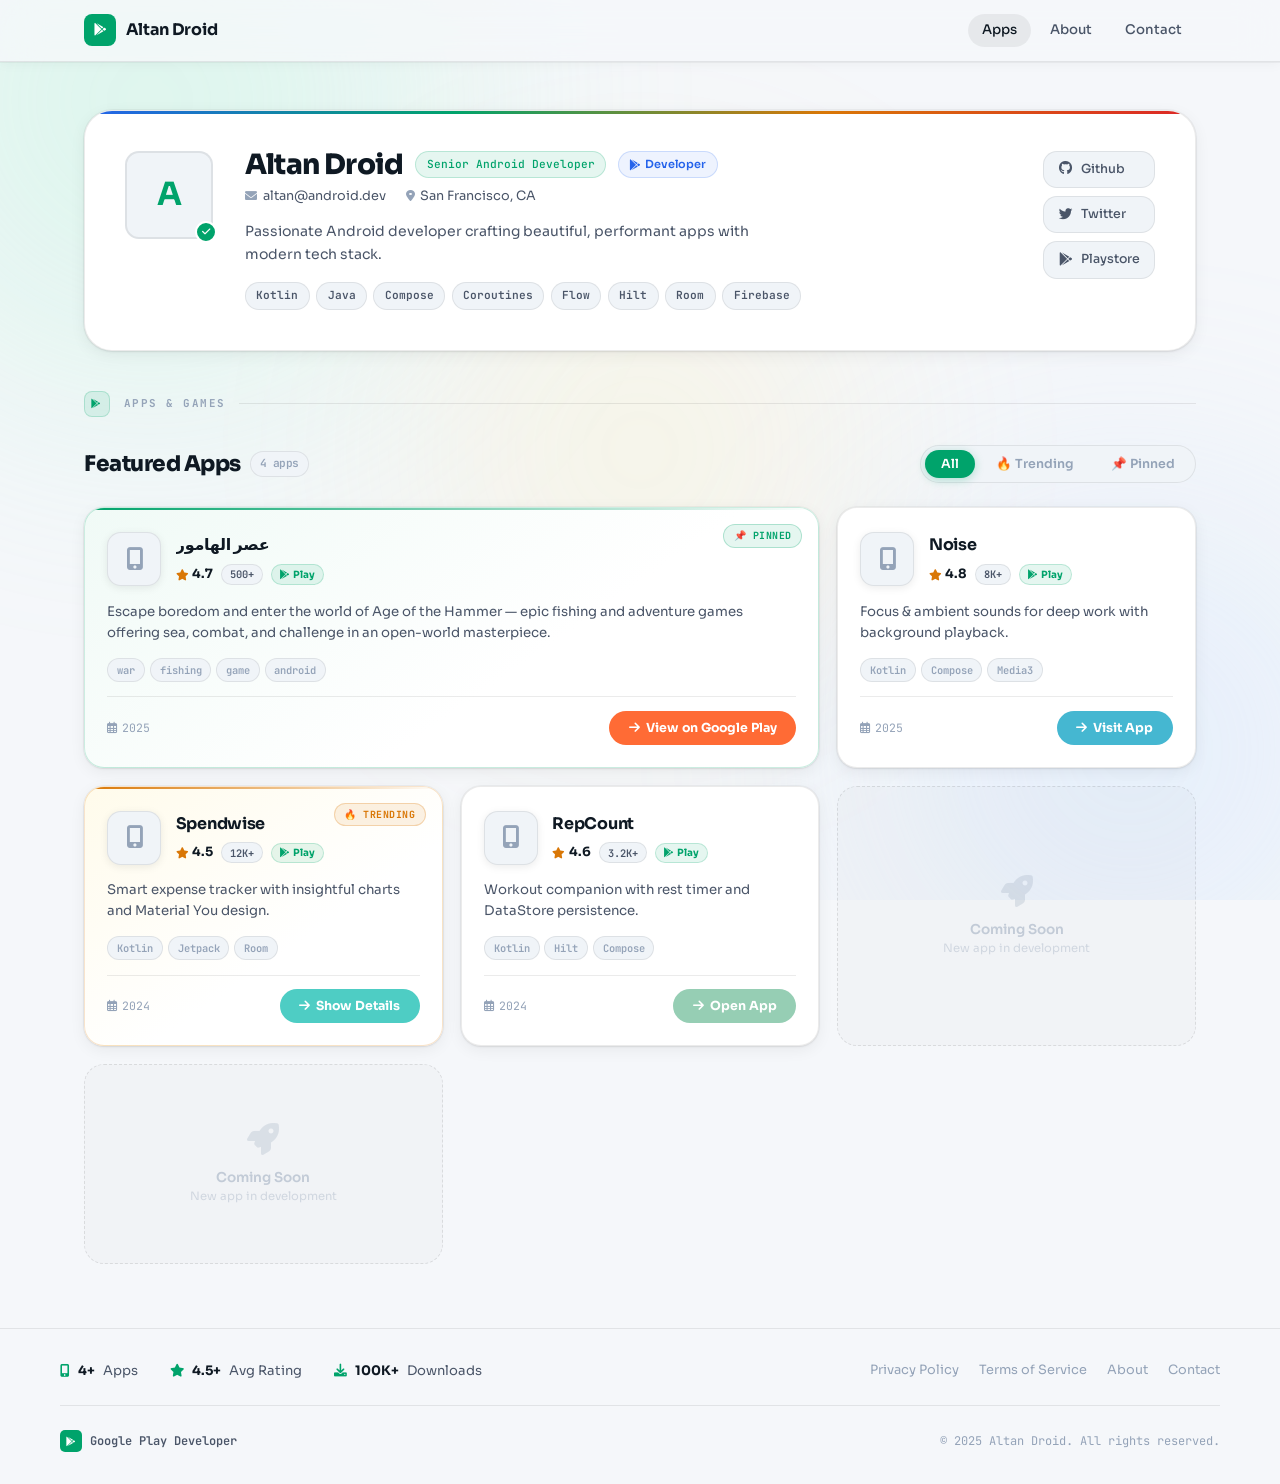
==== index.html @ b5c09418 "Update index.html" ====
<head>
  <meta charset="UTF-8">

  <meta name="viewport"
        content="width=device-width, initial-scale=1.0, maximum-scale=1.0, user-scalable=yes">

  <!-- Primary SEO -->
  <title>زرعة - مجتمع الألعاب | ألعاب وتطبيقات أندرويد</title>

  <meta name="description"
        content="زرعة هو مجتمع ألعاب عربي يجمع اللاعبين، اكتشف ألعاب أندرويد جديدة، تطبيقات مميزة وتجارب ألعاب ممتعة.">

  <meta name="keywords"
        content="زرعة, مجتمع الألعاب, ألعاب أندرويد, العاب عربية, ألعاب موبايل, Android games, mobile games, gaming community">

  <meta name="author" content="Altan Droid">

  <meta name="robots" content="index, follow">

  <link rel="canonical" href="http://www.zar3agames.blog/">


  <!-- Google Search Appearance -->
  <meta name="theme-color" content="#01d78f">

  <meta name="googlebot"
        content="index, follow, max-image-preview:large, max-snippet:-1, max-video-preview:-1">


  <!-- Open Graph (Facebook, Discord, WhatsApp, Telegram) -->
  <meta property="og:type" content="website">

  <meta property="og:title"
        content="زرعة - مجتمع الألعاب | ألعاب أندرويد">

  <meta property="og:description"
        content="اكتشف ألعاب أندرويد جديدة وانضم إلى مجتمع اللاعبين العرب.">

  <meta property="og:url"
        content="http://www.zar3agames.blog/">

  <meta property="og:image"
        content="https://play-lh.googleusercontent.com/pNow08B-tGLjTP5-t552vPSFDWVgnlCKg_xu9DVJ7JqqFkMPwho0TT_nPm5tYp3jNxM=w3840-h2160-rw">

  <meta property="og:image:width" content="1200">
  <meta property="og:image:height" content="630">

  <meta property="og:site_name"
        content="زرعة">


  <!-- Twitter / X Preview -->
  <meta name="twitter:card" content="summary_large_image">

  <meta name="twitter:title"
        content="زرعة - مجتمع الألعاب">

  <meta name="twitter:description"
        content="مجتمع ألعاب عربي لاكتشاف أفضل ألعاب وتطبيقات أندرويد.">

  <meta name="twitter:image"
        content="https://play-lh.googleusercontent.com/pNow08B-tGLjTP5-t552vPSFDWVgnlCKg_xu9DVJ7JqqFkMPwho0TT_nPm5tYp3jNxM=w3840-h2160-rw">


  <!-- Favicon -->
  <link rel="icon"
        href="assets/favicon.png">


  <!-- Performance -->
  <link rel="preconnect" href="https://fonts.googleapis.com">
  <link rel="preconnect" href="https://fonts.gstatic.com" crossorigin>


  <!-- Fonts -->
  <link href="https://fonts.googleapis.com/css2?family=Sora:wght@300;400;500;600;700;800&family=JetBrains+Mono:wght@400;500;600&display=swap"
        rel="stylesheet">


  <!-- Icons -->
  <link rel="stylesheet"
        href="https://cdnjs.cloudflare.com/ajax/libs/font-awesome/6.0.0-beta3/css/all.min.css">


  <!-- CSS -->
  <link rel="stylesheet" href="styles.css">


  <!-- Structured Data Google -->
  <script type="application/ld+json">
  {
    "@context": "https://schema.org",
    "@type": "SoftwareApplication",
    "name": "زرعة",
    "applicationCategory": "GameApplication",
    "operatingSystem": "Android",
    "description": "مجتمع ألعاب عربي لاكتشاف ألعاب أندرويد والتواصل مع اللاعبين.",
    "author": {
      "@type": "Organization",
      "name": "Altan Droid"
    },
    "image": "https://play-lh.googleusercontent.com/pNow08B-tGLjTP5-t552vPSFDWVgnlCKg_xu9DVJ7JqqFkMPwho0TT_nPm5tYp3jNxM=w3840-h2160-rw",
    "url": "http://www.zar3agames.blog/"
  }
  </script>


  <!-- Website Search Schema -->
  <script type="application/ld+json">
  {
    "@context":"https://schema.org",
    "@type":"WebSite",
    "name":"زرعة",
    "url":"http://www.zar3agames.blog/",
    "potentialAction":{
      "@type":"SearchAction",
      "target":"http://www.zar3agames.blog/search?q={search_term_string}",
      "query-input":"required name=search_term_string"
    }
  }
  </script>

</head>

<body>

  <!-- Ambient background -->
  <div class="bg-ambient">
    <div class="orb orb-1"></div>
    <div class="orb orb-2"></div>
    <div class="orb orb-3"></div>
  </div>

  <!-- Top bar -->
  <header class="topbar">
    <div class="topbar-inner">
      <div class="brand">
        <div class="brand-icon"><i class="fab fa-google-play"></i></div>
        <span>Altan Droid</span>
      </div>
      <nav class="topbar-nav">
        <a href="#" class="nav-link active">Apps</a>
        <a href="#" class="nav-link">About</a>
        <a href="#" class="nav-link">Contact</a>
      </nav>
    </div>
  </header>

  <!-- Main -->
  <main class="portfolio" id="portfolioContainer"></main>

  <!-- Footer -->
  <footer class="footer" id="portfolioFooter"></footer>

  <!-- Modal -->
  <div class="modal-overlay" id="modalOverlay" onclick="closeModal()">
    <div class="modal" onclick="event.stopPropagation()">
      <button class="modal-close" onclick="closeModal()"><i class="fas fa-times"></i></button>
      <div class="modal-body" id="modalBody"></div>
    </div>
  </div>

  <script src="script.js"></script>
</body>
</html>
---- styles.css ----
/* ─── Reset & Tokens ─────────────────────────────────────── */
*, *::before, *::after { margin: 0; padding: 0; box-sizing: border-box; }

:root {
  /* Light Mode Palette — clean paper white with teal accents */
  --bg:          #f5f7fa;
  --bg-card:     #ffffff;
  --bg-card-2:   #f0f4f8;
  --border:      rgba(0,0,0,0.08);
  --border-glow: rgba(0,163,107,0.3);

  --text:        #0f1923;
  --text-2:      #4a5568;
  --text-3:      #94a3b8;

  --green:       #00a36b;
  --green-dim:   rgba(0,163,107,0.1);
  --blue:        #2563eb;
  --yellow:      #d97706;
  --red:         #dc2626;
  --orange:      #ea580c;

  --radius-sm:   8px;
  --radius-md:   14px;
  --radius-lg:   20px;
  --radius-xl:   28px;

  --shadow-card: 0 1px 3px rgba(0,0,0,0.07), 0 4px 16px rgba(0,0,0,0.06), 0 0 0 1px rgba(0,0,0,0.04);
  --shadow-hover: 0 8px 32px rgba(0,0,0,0.12), 0 0 0 1px rgba(0,163,107,0.2);

  --ease: cubic-bezier(0.4,0,0.2,1);
  --ease-spring: cubic-bezier(0.34,1.56,0.64,1);
}

/* ─── Fonts ──────────────────────────────────────────────── */
body {
  font-family: 'Sora', system-ui, sans-serif;
  background: var(--bg);
  color: var(--text);
  line-height: 1.55;
  min-height: 100vh;
  display: flex;
  flex-direction: column;
  overflow-x: hidden;
}

/* ─── Ambient Background ─────────────────────────────────── */
.bg-ambient {
  position: fixed;
  inset: 0;
  pointer-events: none;
  z-index: 0;
  overflow: hidden;
}
.orb {
  position: absolute;
  border-radius: 50%;
  filter: blur(130px);
  opacity: 0.28;
}
.orb-1 { width: 600px; height: 600px; background: #a7f3d0; top: -200px; left: -150px; animation: drift1 20s ease-in-out infinite; }
.orb-2 { width: 500px; height: 500px; background: #bfdbfe; bottom: -100px; right: -100px; animation: drift2 25s ease-in-out infinite; }
.orb-3 { width: 400px; height: 400px; background: #fde68a; top: 50%; left: 50%; transform: translate(-50%,-50%); opacity: 0.18; animation: drift3 30s ease-in-out infinite; }

@keyframes drift1 { 0%,100% { transform: translate(0,0); } 50% { transform: translate(60px,40px); } }
@keyframes drift2 { 0%,100% { transform: translate(0,0); } 50% { transform: translate(-40px,-60px); } }
@keyframes drift3 { 0%,100% { transform: translate(-50%,-50%) scale(1); } 50% { transform: translate(-50%,-50%) scale(1.2); } }

/* ─── Top Bar ────────────────────────────────────────────── */
.topbar {
  position: sticky;
  top: 0;
  z-index: 100;
  background: rgba(245,247,250,0.88);
  backdrop-filter: blur(20px) saturate(180%);
  border-bottom: 1px solid var(--border);
  box-shadow: 0 1px 0 rgba(0,0,0,0.04), 0 2px 12px rgba(0,0,0,0.04);
}
.topbar-inner {
  max-width: 1160px;
  margin: 0 auto;
  padding: 0.85rem 1.5rem;
  display: flex;
  align-items: center;
  justify-content: space-between;
}
.brand {
  display: flex;
  align-items: center;
  gap: 0.6rem;
  font-weight: 700;
  font-size: 1rem;
  letter-spacing: -0.3px;
  color: var(--text);
}
.brand-icon {
  width: 32px;
  height: 32px;
  background: var(--green);
  border-radius: var(--radius-sm);
  display: grid;
  place-items: center;
  color: #ffffff;
  font-size: 0.8rem;
}
.topbar-nav { display: flex; gap: 0.25rem; }
.nav-link {
  text-decoration: none;
  color: var(--text-2);
  font-size: 0.83rem;
  font-weight: 500;
  padding: 0.4rem 0.9rem;
  border-radius: 2rem;
  transition: all 0.2s var(--ease);
}
.nav-link:hover, .nav-link.active {
  background: rgba(0,0,0,0.06);
  color: var(--text);
}

/* ─── Main Container ─────────────────────────────────────── */
.portfolio {
  flex: 1;
  position: relative;
  z-index: 1;
  max-width: 1160px;
  width: 100%;
  margin: 0 auto;
  padding: 3rem 1.5rem 2rem;
}

/* ─── Loading ────────────────────────────────────────────── */
.loading-container {
  display: flex;
  flex-direction: column;
  align-items: center;
  justify-content: center;
  gap: 1.25rem;
  min-height: 50vh;
  color: var(--text-2);
  font-size: 0.9rem;
}
.loading-spinner {
  width: 36px; height: 36px;
  border: 2.5px solid var(--border);
  border-top-color: var(--green);
  border-radius: 50%;
  animation: spin 0.75s linear infinite;
}
@keyframes spin { to { transform: rotate(360deg); } }

/* ─── Error ──────────────────────────────────────────────── */
.error-container {
  text-align: center;
  padding: 3rem;
  color: var(--red);
}

/* ─── Developer Hero ─────────────────────────────────────── */
.developer-section {
  position: relative;
  background: var(--bg-card);
  border: 1px solid var(--border);
  border-radius: var(--radius-xl);
  padding: 2.5rem;
  margin-bottom: 2.5rem;
  display: grid;
  grid-template-columns: auto 1fr auto;
  gap: 2rem;
  align-items: start;
  box-shadow: var(--shadow-card);
  overflow: hidden;
}
.developer-section::before {
  content: '';
  position: absolute;
  top: 0; left: 0; right: 0;
  height: 3px;
  background: linear-gradient(90deg, #2563eb, #00a36b, #d97706, #dc2626);
}

/* Avatar */
.dev-avatar-wrapper {
  position: relative;
  flex-shrink: 0;
}
.dev-avatar {
  width: 88px; height: 88px;
  border-radius: var(--radius-md);
  object-fit: cover;
  display: block;
  border: 2px solid var(--border);
}
.dev-avatar-fallback {
  width: 88px; height: 88px;
  border-radius: var(--radius-md);
  background: var(--bg-card-2);
  display: flex;
  align-items: center;
  justify-content: center;
  font-size: 2rem;
  font-weight: 700;
  color: var(--green);
  border: 2px solid var(--border);
}
.dev-verified {
  position: absolute;
  bottom: -4px; right: -4px;
  background: var(--green);
  color: #fff;
  width: 22px; height: 22px;
  border-radius: 50%;
  display: flex;
  align-items: center;
  justify-content: center;
  font-size: 0.6rem;
  border: 2.5px solid var(--bg-card);
  font-weight: 700;
}

/* Dev Info */
.dev-info-wrapper { min-width: 0; }
.dev-row-1 {
  display: flex;
  align-items: center;
  gap: 0.75rem;
  margin-bottom: 0.5rem;
  flex-wrap: wrap;
}
.dev-name {
  font-size: 1.75rem;
  font-weight: 800;
  letter-spacing: -0.8px;
  line-height: 1;
  color: var(--text);
}
.dev-title-tag {
  font-family: 'JetBrains Mono', monospace;
  font-size: 0.7rem;
  font-weight: 500;
  color: var(--green);
  background: var(--green-dim);
  border: 1px solid rgba(0,163,107,0.2);
  padding: 0.25rem 0.65rem;
  border-radius: 2rem;
  letter-spacing: 0;
}
.dev-badge {
  background: rgba(37,99,235,0.08);
  border: 1px solid rgba(37,99,235,0.18);
  color: var(--blue);
  padding: 0.25rem 0.65rem;
  border-radius: 2rem;
  font-size: 0.7rem;
  font-weight: 600;
  display: flex;
  align-items: center;
  gap: 0.3rem;
}

.dev-row-2 {
  display: flex;
  gap: 1.25rem;
  flex-wrap: wrap;
  margin-bottom: 0.85rem;
}
.meta-item {
  display: flex;
  align-items: center;
  gap: 0.35rem;
  font-size: 0.8rem;
  color: var(--text-2);
}
.meta-item i { font-size: 0.75rem; color: var(--text-3); }

.dev-bio {
  font-size: 0.875rem;
  color: var(--text-2);
  line-height: 1.65;
  margin-bottom: 1rem;
  max-width: 520px;
}

.dev-skills { display: flex; flex-wrap: wrap; gap: 0.4rem; }
.skill-tag {
  background: var(--bg-card-2);
  border: 1px solid var(--border);
  padding: 0.25rem 0.65rem;
  border-radius: 2rem;
  font-size: 0.7rem;
  font-weight: 600;
  color: var(--text-2);
  font-family: 'JetBrains Mono', monospace;
  transition: all 0.18s var(--ease);
  cursor: default;
}
.skill-tag:hover {
  background: var(--green-dim);
  border-color: rgba(0,163,107,0.25);
  color: var(--green);
}

/* Social */
.dev-social {
  display: flex;
  flex-direction: column;
  gap: 0.5rem;
  flex-shrink: 0;
}
.social-link {
  display: flex;
  align-items: center;
  gap: 0.5rem;
  padding: 0.5rem 0.9rem;
  background: var(--bg-card-2);
  border: 1px solid var(--border);
  border-radius: var(--radius-md);
  text-decoration: none;
  color: var(--text-2);
  font-size: 0.78rem;
  font-weight: 500;
  transition: all 0.18s var(--ease);
  white-space: nowrap;
  text-transform: capitalize;
}
.social-link i { width: 14px; text-align: center; font-size: 0.85rem; }
.social-link:hover {
  background: var(--green-dim);
  border-color: rgba(0,163,107,0.25);
  color: var(--green);
  transform: translateX(-2px);
}

/* ─── Section Divider ────────────────────────────────────── */
.section-divider {
  display: flex;
  align-items: center;
  gap: 0.85rem;
  margin-bottom: 1.75rem;
  color: var(--text-3);
  font-size: 0.68rem;
  font-weight: 700;
  text-transform: uppercase;
  letter-spacing: 1.5px;
  font-family: 'JetBrains Mono', monospace;
}
.section-divider::after {
  content: '';
  flex: 1;
  height: 1px;
  background: var(--border);
}
.section-divider .divider-icon {
  width: 26px; height: 26px;
  background: var(--green-dim);
  border: 1px solid rgba(0,163,107,0.2);
  border-radius: var(--radius-sm);
  display: grid;
  place-items: center;
  color: var(--green);
  font-size: 0.6rem;
}

/* ─── Projects Header ────────────────────────────────────── */
.projects-header {
  display: flex;
  align-items: center;
  justify-content: space-between;
  margin-bottom: 1.5rem;
  gap: 1rem;
  flex-wrap: wrap;
}
.projects-title {
  font-size: 1.35rem;
  font-weight: 800;
  letter-spacing: -0.5px;
  display: flex;
  align-items: center;
  gap: 0.6rem;
  color: var(--text);
}
.title-count {
  font-size: 0.7rem;
  font-weight: 600;
  color: var(--text-3);
  background: var(--bg-card-2);
  border: 1px solid var(--border);
  padding: 0.2rem 0.55rem;
  border-radius: 2rem;
  font-family: 'JetBrains Mono', monospace;
}

.filter-buttons {
  display: flex;
  gap: 0.3rem;
  background: var(--bg-card-2);
  border: 1px solid var(--border);
  padding: 0.25rem;
  border-radius: 2rem;
}
.filter-btn {
  padding: 0.4rem 1rem;
  border: none;
  background: transparent;
  border-radius: 2rem;
  font-size: 0.78rem;
  font-weight: 600;
  font-family: 'Sora', sans-serif;
  cursor: pointer;
  color: var(--text-3);
  transition: all 0.2s var(--ease);
}
.filter-btn.active {
  background: var(--green);
  color: #ffffff;
  box-shadow: 0 2px 10px rgba(0,163,107,0.28);
}
.filter-btn:hover:not(.active) { color: var(--text); }

/* ─── Projects Grid ──────────────────────────────────────── */
.projects-grid {
  display: grid;
  grid-template-columns: repeat(3, 1fr);
  gap: 1.1rem;
}

/* ─── Project Card ───────────────────────────────────────── */
.project-card {
  background: var(--bg-card);
  border: 1px solid var(--border);
  border-radius: var(--radius-lg);
  padding: 1.4rem;
  display: flex;
  flex-direction: column;
  gap: 0.9rem;
  transition: all 0.25s var(--ease);
  position: relative;
  overflow: hidden;
  animation: fadeUp 0.5s var(--ease) both;
  box-shadow: var(--shadow-card);
  cursor: default;
}
.project-card::after {
  content: '';
  position: absolute;
  inset: 0;
  border-radius: var(--radius-lg);
  opacity: 0;
  transition: opacity 0.25s;
  background: linear-gradient(135deg, rgba(0,163,107,0.04) 0%, transparent 60%);
  pointer-events: none;
}
.project-card.real:hover {
  border-color: rgba(0,163,107,0.22);
  box-shadow: var(--shadow-hover);
  transform: translateY(-4px);
}
.project-card.real:hover::after { opacity: 1; }

@keyframes fadeUp {
  from { opacity: 0; transform: translateY(24px); }
  to   { opacity: 1; transform: translateY(0); }
}
.project-card:nth-child(1) { animation-delay: 0.05s; }
.project-card:nth-child(2) { animation-delay: 0.12s; }
.project-card:nth-child(3) { animation-delay: 0.19s; }
.project-card:nth-child(4) { animation-delay: 0.26s; }
.project-card:nth-child(5) { animation-delay: 0.33s; }
.project-card:nth-child(6) { animation-delay: 0.40s; }

/* Pinned Card */
.project-card.pinned {
  grid-column: span 2;
  border-color: rgba(0,163,107,0.2);
  background: linear-gradient(145deg, #f0faf6 0%, var(--bg-card) 60%);
}
.project-card.pinned::before {
  content: '';
  position: absolute;
  top: 0; left: 0; right: 0;
  height: 2px;
  background: linear-gradient(90deg, var(--green), transparent);
  border-radius: var(--radius-lg) var(--radius-lg) 0 0;
}

/* Trending Card */
.project-card.trending {
  border-color: rgba(217,119,6,0.2);
  background: linear-gradient(145deg, #fffbeb 0%, var(--bg-card) 60%);
}
.project-card.trending::before {
  content: '';
  position: absolute;
  top: 0; left: 0; right: 0;
  height: 2px;
  background: linear-gradient(90deg, var(--yellow), transparent);
  border-radius: var(--radius-lg) var(--radius-lg) 0 0;
}

/* Badges */
.badges {
  position: absolute;
  top: 1rem; right: 1rem;
  display: flex;
  gap: 0.35rem;
  z-index: 2;
}
.badge {
  padding: 0.2rem 0.6rem;
  border-radius: 2rem;
  font-size: 0.62rem;
  font-weight: 700;
  text-transform: uppercase;
  letter-spacing: 0.5px;
  font-family: 'JetBrains Mono', monospace;
}
.badge.pin {
  background: var(--green-dim);
  color: var(--green);
  border: 1px solid rgba(0,163,107,0.25);
}
.badge.trend {
  background: rgba(217,119,6,0.1);
  color: var(--yellow);
  border: 1px solid rgba(217,119,6,0.25);
}

/* App Header */
.app-header {
  display: flex;
  align-items: center;
  gap: 0.9rem;
  padding-top: 0.1rem;
}
.app-icon-wrapper {
  width: 54px; height: 54px;
  border-radius: var(--radius-md);
  overflow: hidden;
  flex-shrink: 0;
  background: var(--bg-card-2);
  border: 1px solid var(--border);
  display: flex;
  align-items: center;
  justify-content: center;
  box-shadow: 0 2px 8px rgba(0,0,0,0.08);
}
.app-icon-img { width: 100%; height: 100%; object-fit: cover; }
.app-icon-fallback { font-size: 1.4rem; color: var(--text-3); }

.app-info { flex: 1; min-width: 0; }
.app-name {
  font-weight: 700;
  font-size: 1rem;
  letter-spacing: -0.3px;
  margin-bottom: 0.35rem;
  white-space: nowrap;
  overflow: hidden;
  text-overflow: ellipsis;
  color: var(--text);
}
.app-meta {
  display: flex;
  align-items: center;
  gap: 0.5rem;
  font-size: 0.75rem;
  color: var(--text-3);
  flex-wrap: wrap;
}
.rating {
  display: flex;
  align-items: center;
  gap: 0.2rem;
  font-weight: 700;
  color: var(--text);
  font-size: 0.8rem;
}
.rating i { color: var(--yellow); font-size: 0.7rem; }
.installs {
  background: var(--bg-card-2);
  border: 1px solid var(--border);
  padding: 0.1rem 0.5rem;
  border-radius: 2rem;
  font-size: 0.65rem;
  font-weight: 600;
  font-family: 'JetBrains Mono', monospace;
  color: var(--text-2);
}
.play-badge-small {
  background: var(--green-dim);
  color: var(--green);
  border: 1px solid rgba(0,163,107,0.2);
  padding: 0.1rem 0.5rem;
  border-radius: 2rem;
  font-size: 0.62rem;
  font-weight: 700;
  display: flex;
  align-items: center;
  gap: 0.2rem;
}

.app-desc {
  font-size: 0.83rem;
  color: var(--text-2);
  line-height: 1.6;
  flex: 1;
}

/* Tags */
.tech-tags { display: flex; flex-wrap: wrap; gap: 0.3rem; }
.tag {
  background: var(--bg-card-2);
  border: 1px solid var(--border);
  font-size: 0.65rem;
  padding: 0.2rem 0.55rem;
  border-radius: 2rem;
  color: var(--text-3);
  font-weight: 600;
  font-family: 'JetBrains Mono', monospace;
  transition: all 0.15s;
}
.tag:hover {
  background: var(--green-dim);
  border-color: rgba(0,163,107,0.2);
  color: var(--green);
}

/* Card Footer */
.card-footer {
  display: flex;
  align-items: center;
  justify-content: space-between;
  padding-top: 0.85rem;
  border-top: 1px solid var(--border);
  margin-top: auto;
}
.year {
  font-size: 0.72rem;
  color: var(--text-3);
  display: flex;
  align-items: center;
  gap: 0.3rem;
  font-family: 'JetBrains Mono', monospace;
}

/* Action Button */
.action-button {
  padding: 0.55rem 1.2rem;
  border: none;
  border-radius: 2rem;
  font-size: 0.78rem;
  font-weight: 700;
  font-family: 'Sora', sans-serif;
  cursor: pointer;
  transition: all 0.2s var(--ease-spring);
  display: flex;
  align-items: center;
  gap: 0.4rem;
  color: #ffffff;
  position: relative;
  overflow: hidden;
}
.action-button::before {
  content: '';
  position: absolute;
  inset: 0;
  background: rgba(0,0,0,0.12);
  opacity: 0;
  transition: opacity 0.15s;
}
.action-button:hover::before { opacity: 1; }
.action-button:hover { transform: translateY(-2px) scale(1.02); box-shadow: 0 6px 20px rgba(0,0,0,0.18); }
.action-button:active { transform: translateY(0) scale(0.98); }

/* ─── Placeholder Card ───────────────────────────────────── */
.project-card.placeholder {
  background: rgba(0,0,0,0.015);
  border: 1.5px dashed rgba(0,0,0,0.1);
  min-height: 200px;
  display: flex;
  align-items: center;
  justify-content: center;
  box-shadow: none;
}
.placeholder-content {
  text-align: center;
  color: var(--text-3);
}
.placeholder-content i {
  font-size: 2rem;
  margin-bottom: 0.75rem;
  display: block;
  opacity: 0.25;
}
.placeholder-content p { font-weight: 600; font-size: 0.85rem; opacity: 0.5; }
.placeholder-content small { font-size: 0.72rem; opacity: 0.35; }

/* ─── Footer ─────────────────────────────────────────────── */
.footer {
  position: relative;
  z-index: 1;
  border-top: 1px solid var(--border);
  background: rgba(245,247,250,0.92);
  backdrop-filter: blur(12px);
  padding: 2rem 1.5rem;
  margin-top: 2rem;
}
.footer-inner { max-width: 1160px; margin: 0 auto; }
.footer-main {
  display: flex;
  justify-content: space-between;
  align-items: flex-start;
  flex-wrap: wrap;
  gap: 1.5rem;
  padding-bottom: 1.5rem;
  margin-bottom: 1.5rem;
  border-bottom: 1px solid var(--border);
}
.footer-stats { display: flex; gap: 2rem; flex-wrap: wrap; align-items: center; }
.stat-item {
  display: flex;
  align-items: center;
  gap: 0.5rem;
  font-size: 0.82rem;
  color: var(--text-2);
}
.stat-item i { color: var(--green); font-size: 0.8rem; }
.stat-value { font-weight: 700; color: var(--text); }

.footer-links { display: flex; gap: 1.25rem; flex-wrap: wrap; align-items: center; }
.footer-links a {
  text-decoration: none;
  color: var(--text-3);
  font-size: 0.8rem;
  transition: color 0.15s;
}
.footer-links a:hover { color: var(--green); }

.footer-bottom {
  display: flex;
  justify-content: space-between;
  align-items: center;
  flex-wrap: wrap;
  gap: 0.75rem;
  font-size: 0.75rem;
  color: var(--text-3);
  font-family: 'JetBrains Mono', monospace;
}
.footer-brand {
  display: flex;
  align-items: center;
  gap: 0.5rem;
  font-weight: 600;
  color: var(--text-2);
}
.footer-brand .brand-icon { width: 22px; height: 22px; font-size: 0.6rem; border-radius: 5px; }

/* ─── Modal ──────────────────────────────────────────────── */
.modal-overlay {
  display: none;
  position: fixed;
  inset: 0;
  background: rgba(15,25,35,0.4);
  backdrop-filter: blur(8px);
  z-index: 1000;
  align-items: center;
  justify-content: center;
  padding: 1.5rem;
  animation: fadeIn 0.2s var(--ease);
}
.modal-overlay.open { display: flex; }
@keyframes fadeIn { from { opacity: 0; } to { opacity: 1; } }

.modal {
  background: var(--bg-card);
  border: 1px solid var(--border);
  border-radius: var(--radius-xl);
  padding: 2rem;
  max-width: 480px;
  width: 100%;
  position: relative;
  animation: modalIn 0.25s var(--ease-spring);
  box-shadow: 0 24px 80px rgba(0,0,0,0.18), 0 0 0 1px rgba(0,0,0,0.06);
}
@keyframes modalIn { from { opacity: 0; transform: scale(0.94) translateY(20px); } to { opacity: 1; transform: scale(1) translateY(0); } }

.modal-close {
  position: absolute;
  top: 1rem; right: 1rem;
  background: var(--bg-card-2);
  border: 1px solid var(--border);
  color: var(--text-2);
  width: 32px; height: 32px;
  border-radius: 50%;
  cursor: pointer;
  font-size: 0.85rem;
  display: grid;
  place-items: center;
  transition: all 0.15s;
}
.modal-close:hover { background: rgba(0,0,0,0.08); color: var(--text); }

.modal-body h2 { font-size: 1.2rem; font-weight: 800; margin-bottom: 0.75rem; letter-spacing: -0.3px; color: var(--text); }
.modal-body p {
  font-size: 0.85rem;
  color: var(--text-2);
  line-height: 1.7;
  white-space: pre-line;
}

/* ─── Responsive ─────────────────────────────────────────── */
@media (max-width: 1024px) {
  .projects-grid { grid-template-columns: repeat(2, 1fr); }
}

@media (max-width: 768px) {
  .portfolio { padding: 1.75rem 1rem 1.5rem; }
  .developer-section {
    grid-template-columns: auto 1fr;
    grid-template-rows: auto auto;
    padding: 1.75rem;
    gap: 1.25rem;
  }
  .dev-social {
    grid-column: 1 / -1;
    flex-direction: row;
    flex-wrap: wrap;
  }
  .projects-grid { grid-template-columns: 1fr; }
  .project-card.pinned { grid-column: span 1; }
  .projects-header { flex-direction: column; align-items: flex-start; }
  .footer-main { flex-direction: column; }
}

@media (max-width: 540px) {
  .portfolio { padding: 1.25rem 0.75rem; }
  .developer-section {
    grid-template-columns: 1fr;
    text-align: center;
    padding: 1.5rem;
  }
  .dev-avatar-wrapper { justify-self: center; }
  .dev-row-1 { justify-content: center; }
  .dev-row-2 { justify-content: center; }
  .dev-skills { justify-content: center; }
  .dev-social { justify-content: center; }
  .dev-bio { margin: 0 auto 1rem; }
  .topbar-nav { display: none; }
  .dev-name { font-size: 1.45rem; }
}
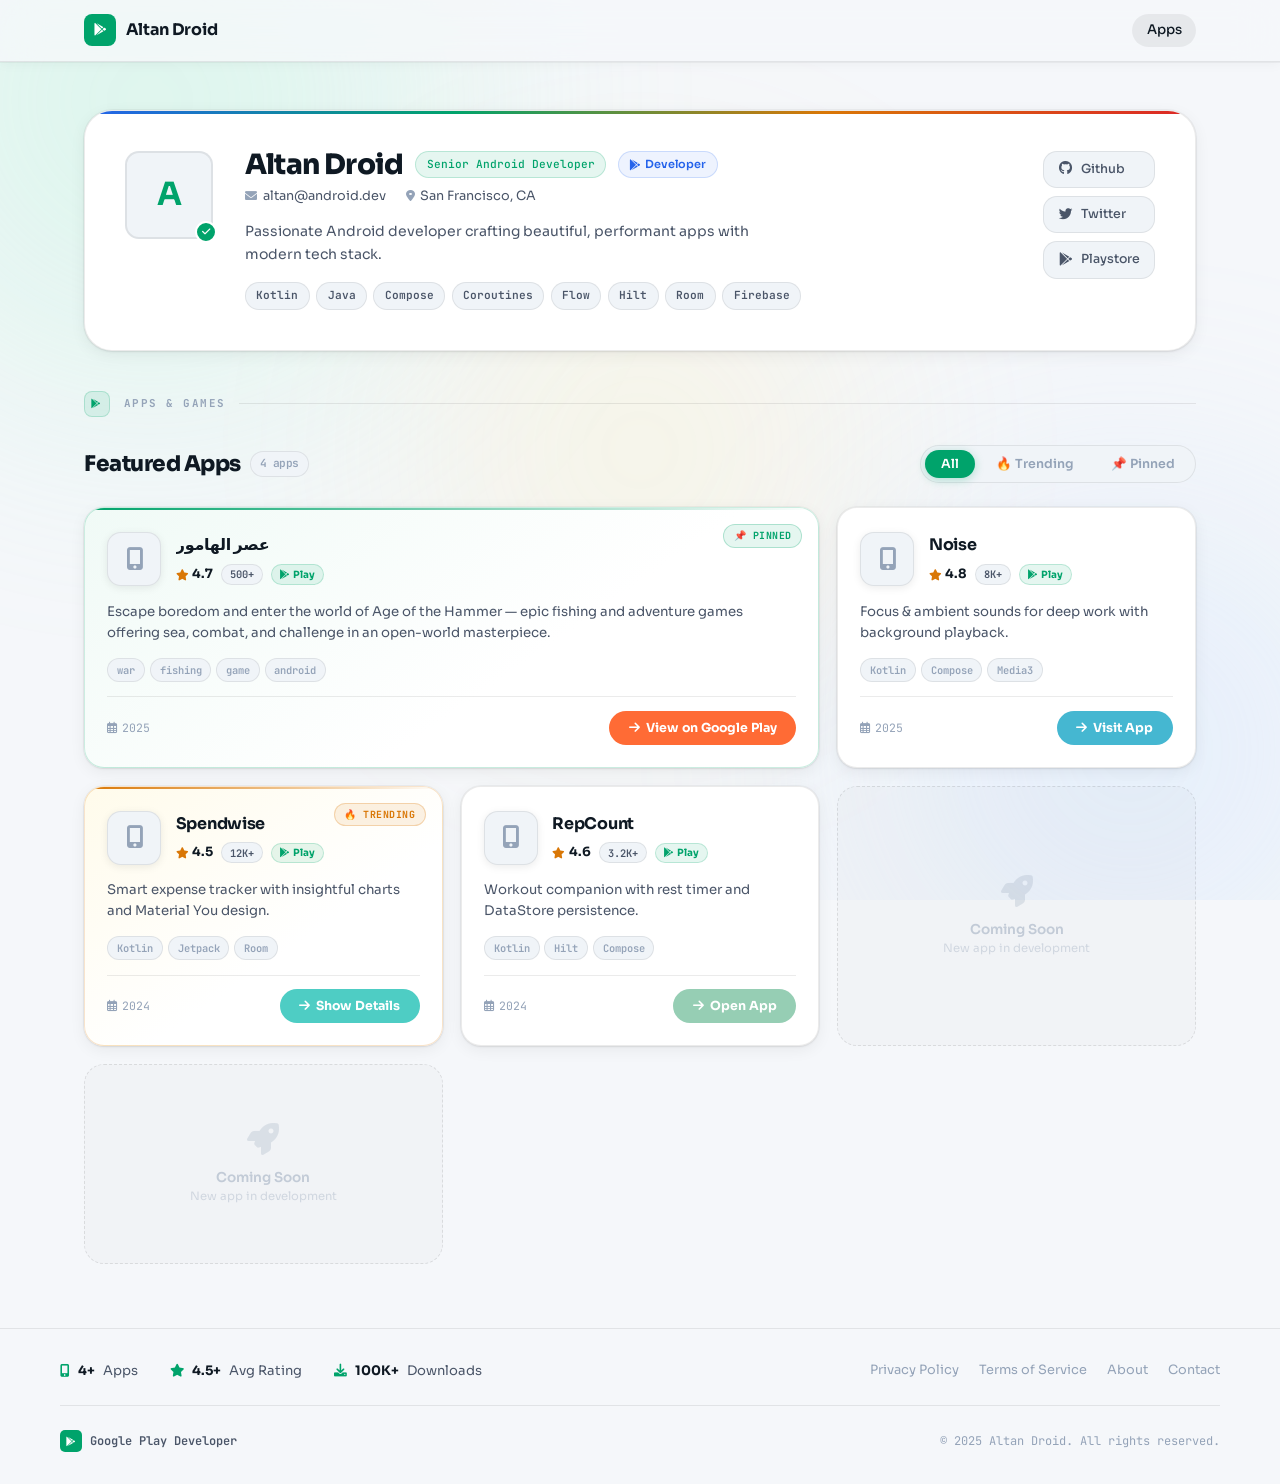
==== commit 031bd410: "Update index.html" ====
--- a/index.html
+++ b/index.html
@@ -97,7 +97,7 @@
     "description": "مجتمع ألعاب عربي لاكتشاف ألعاب أندرويد والتواصل مع اللاعبين.",
     "author": {
       "@type": "Organization",
-      "name": "Altan Droid"
+      "name": "Zar3a Games"
     },
     "image": "https://play-lh.googleusercontent.com/pNow08B-tGLjTP5-t552vPSFDWVgnlCKg_xu9DVJ7JqqFkMPwho0TT_nPm5tYp3jNxM=w3840-h2160-rw",
     "url": "http://www.zar3agames.blog/"
@@ -140,8 +140,6 @@
       </div>
       <nav class="topbar-nav">
         <a href="#" class="nav-link active">Apps</a>
-        <a href="#" class="nav-link">About</a>
-        <a href="#" class="nav-link">Contact</a>
       </nav>
     </div>
   </header>
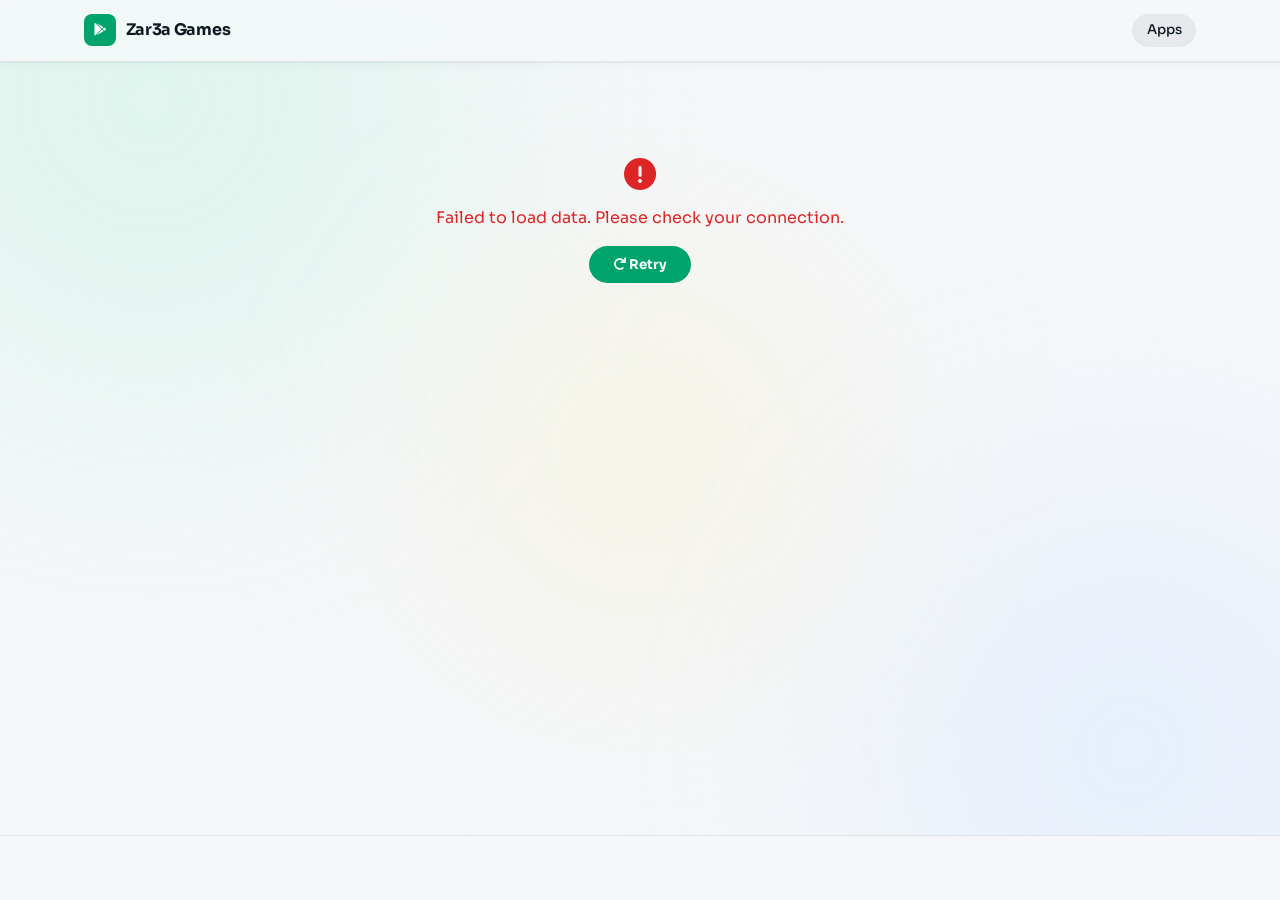
==== commit 2e02dd38: "Update index.html" ====
--- a/index.html
+++ b/index.html
@@ -136,7 +136,7 @@
     <div class="topbar-inner">
       <div class="brand">
         <div class="brand-icon"><i class="fab fa-google-play"></i></div>
-        <span>Altan Droid</span>
+        <span>Zar3a Games</span>
       </div>
       <nav class="topbar-nav">
         <a href="#" class="nav-link active">Apps</a>
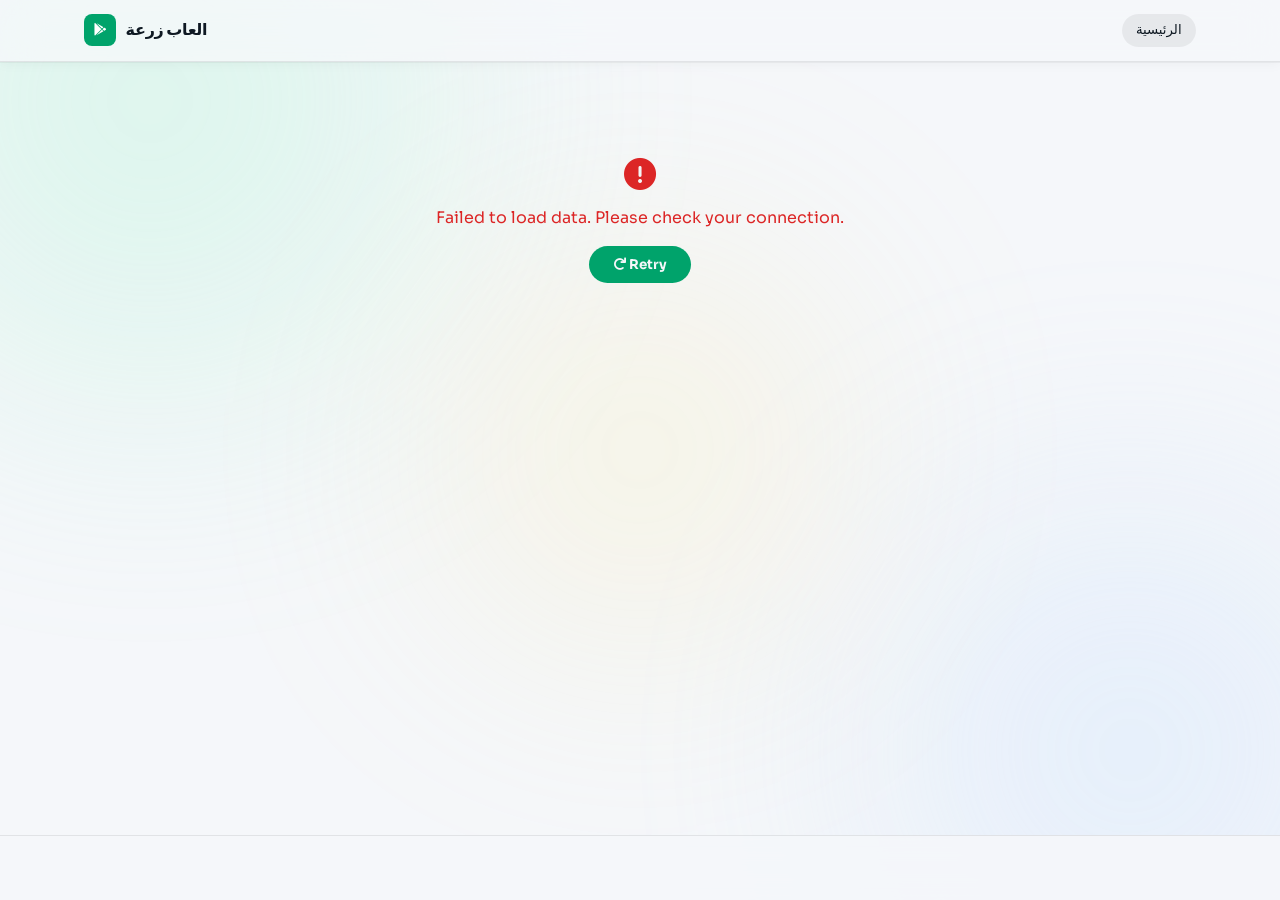
==== commit fa734ae8: "Update index.html" ====
--- a/index.html
+++ b/index.html
@@ -136,10 +136,10 @@
     <div class="topbar-inner">
       <div class="brand">
         <div class="brand-icon"><i class="fab fa-google-play"></i></div>
-        <span>Zar3a Games</span>
+        <span>العاب زرعة</span>
       </div>
       <nav class="topbar-nav">
-        <a href="#" class="nav-link active">Apps</a>
+        <a href="#" class="nav-link active">الرئيسية</a>
       </nav>
     </div>
   </header>
--- a/styles.css
+++ b/styles.css
@@ -647,7 +647,7 @@
   padding: 0.55rem 1.2rem;
   border: none;
   border-radius: 2rem;
-  font-size: 0.78rem;
+  font-size: 0.95rem;
   font-weight: 700;
   font-family: 'Sora', sans-serif;
   cursor: pointer;
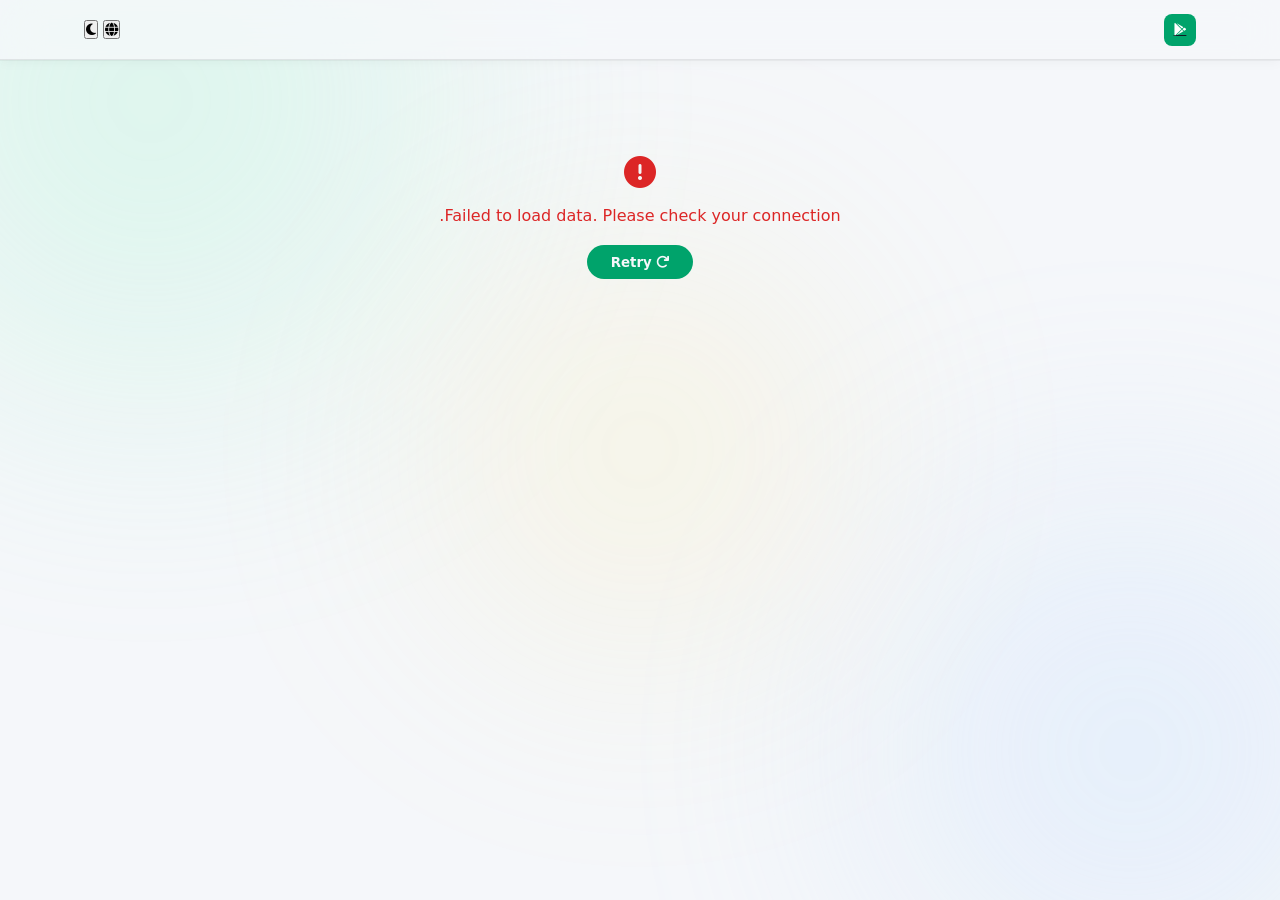
==== commit 629a624f: "Refactor index.html for improved SEO and structure" ====
--- a/index.html
+++ b/index.html
@@ -1,131 +1,63 @@
+<!DOCTYPE html>
+<html lang="ar" dir="rtl" data-theme="dark">
 <head>
   <meta charset="UTF-8">
+  <meta name="viewport" content="width=device-width, initial-scale=1.0">
 
-  <meta name="viewport"
-        content="width=device-width, initial-scale=1.0, maximum-scale=1.0, user-scalable=yes">
+  <!-- Anti-FOUC: apply stored theme/lang before first paint -->
+  <script>!function(){var t=localStorage.getItem("theme")||"dark",l=localStorage.getItem("lang")||"ar";document.documentElement.dataset.theme=t;document.documentElement.lang=l;document.documentElement.dir=l==="ar"?"rtl":"ltr"}()</script>
 
   <!-- Primary SEO -->
   <title>زرعة - مجتمع الألعاب | ألعاب وتطبيقات أندرويد</title>
+  <meta name="description" content="زرعة هو مجتمع ألعاب عربي يجمع اللاعبين، اكتشف ألعاب أندرويد جديدة وتجارب ممتعة.">
+  <meta name="keywords" content="زرعة, مجتمع الألعاب, ألعاب أندرويد, العاب عربية, Android games, mobile games">
+  <meta name="author" content="Zar3a Games">
+  <meta name="robots" content="index, follow">
+  <link rel="canonical" href="http://www.zar3agames.blog/">
+  <meta name="theme-color" content="#00e5a0">
+  <meta name="googlebot" content="index, follow, max-image-preview:large, max-snippet:-1">
 
-  <meta name="description"
-        content="زرعة هو مجتمع ألعاب عربي يجمع اللاعبين، اكتشف ألعاب أندرويد جديدة، تطبيقات مميزة وتجارب ألعاب ممتعة.">
-
-  <meta name="keywords"
-        content="زرعة, مجتمع الألعاب, ألعاب أندرويد, العاب عربية, ألعاب موبايل, Android games, mobile games, gaming community">
-
-  <meta name="author" content="Altan Droid">
-
-  <meta name="robots" content="index, follow">
-
-  <link rel="canonical" href="http://www.zar3agames.blog/">
-
-
-  <!-- Google Search Appearance -->
-  <meta name="theme-color" content="#01d78f">
-
-  <meta name="googlebot"
-        content="index, follow, max-image-preview:large, max-snippet:-1, max-video-preview:-1">
-
-
-  <!-- Open Graph (Facebook, Discord, WhatsApp, Telegram) -->
+  <!-- Open Graph -->
   <meta property="og:type" content="website">
-
-  <meta property="og:title"
-        content="زرعة - مجتمع الألعاب | ألعاب أندرويد">
-
-  <meta property="og:description"
-        content="اكتشف ألعاب أندرويد جديدة وانضم إلى مجتمع اللاعبين العرب.">
-
-  <meta property="og:url"
-        content="http://www.zar3agames.blog/">
-
-  <meta property="og:image"
-        content="https://play-lh.googleusercontent.com/pNow08B-tGLjTP5-t552vPSFDWVgnlCKg_xu9DVJ7JqqFkMPwho0TT_nPm5tYp3jNxM=w3840-h2160-rw">
-
+  <meta property="og:title" content="زرعة - مجتمع الألعاب | ألعاب أندرويد">
+  <meta property="og:description" content="اكتشف ألعاب أندرويد جديدة وانضم إلى مجتمع اللاعبين العرب.">
+  <meta property="og:url" content="http://www.zar3agames.blog/">
+  <meta property="og:image" content="https://play-lh.googleusercontent.com/pNow08B-tGLjTP5-t552vPSFDWVgnlCKg_xu9DVJ7JqqFkMPwho0TT_nPm5tYp3jNxM=w3840-h2160-rw">
   <meta property="og:image:width" content="1200">
   <meta property="og:image:height" content="630">
+  <meta property="og:site_name" content="زرعة">
 
-  <meta property="og:site_name"
-        content="زرعة">
-
-
-  <!-- Twitter / X Preview -->
+  <!-- Twitter -->
   <meta name="twitter:card" content="summary_large_image">
-
-  <meta name="twitter:title"
-        content="زرعة - مجتمع الألعاب">
-
-  <meta name="twitter:description"
-        content="مجتمع ألعاب عربي لاكتشاف أفضل ألعاب وتطبيقات أندرويد.">
-
-  <meta name="twitter:image"
-        content="https://play-lh.googleusercontent.com/pNow08B-tGLjTP5-t552vPSFDWVgnlCKg_xu9DVJ7JqqFkMPwho0TT_nPm5tYp3jNxM=w3840-h2160-rw">
-
+  <meta name="twitter:title" content="زرعة - مجتمع الألعاب">
+  <meta name="twitter:description" content="مجتمع ألعاب عربي لاكتشاف أفضل ألعاب وتطبيقات أندرويد.">
+  <meta name="twitter:image" content="https://play-lh.googleusercontent.com/pNow08B-tGLjTP5-t552vPSFDWVgnlCKg_xu9DVJ7JqqFkMPwho0TT_nPm5tYp3jNxM=w3840-h2160-rw">
 
   <!-- Favicon -->
-  <link rel="icon"
-        href="assets/favicon.png">
-
+  <link rel="icon" href="assets/favicon.png">
 
   <!-- Performance -->
   <link rel="preconnect" href="https://fonts.googleapis.com">
   <link rel="preconnect" href="https://fonts.gstatic.com" crossorigin>
 
+  <!-- Fonts -->
+  <link href="https://fonts.googleapis.com/css2?family=Noto+Sans+Arabic:wght@300;400;500;600;700;800&family=Noto+Sans:wght@300;400;500;600;700;800&display=swap" rel="stylesheet">
 
-  <!-- Fonts -->
-  <link href="https://fonts.googleapis.com/css2?family=Sora:wght@300;400;500;600;700;800&family=JetBrains+Mono:wght@400;500;600&display=swap"
-        rel="stylesheet">
+  <!-- Icons (FA 6.5) -->
+  <link rel="stylesheet" href="https://cdnjs.cloudflare.com/ajax/libs/font-awesome/6.5.0/css/all.min.css">
 
-
-  <!-- Icons -->
-  <link rel="stylesheet"
-        href="https://cdnjs.cloudflare.com/ajax/libs/font-awesome/6.0.0-beta3/css/all.min.css">
-
-
-  <!-- CSS -->
+  <!-- Styles -->
   <link rel="stylesheet" href="styles.css">
 
-
-  <!-- Structured Data Google -->
+  <!-- Schema.org -->
   <script type="application/ld+json">
-  {
-    "@context": "https://schema.org",
-    "@type": "SoftwareApplication",
-    "name": "زرعة",
-    "applicationCategory": "GameApplication",
-    "operatingSystem": "Android",
-    "description": "مجتمع ألعاب عربي لاكتشاف ألعاب أندرويد والتواصل مع اللاعبين.",
-    "author": {
-      "@type": "Organization",
-      "name": "Zar3a Games"
-    },
-    "image": "https://play-lh.googleusercontent.com/pNow08B-tGLjTP5-t552vPSFDWVgnlCKg_xu9DVJ7JqqFkMPwho0TT_nPm5tYp3jNxM=w3840-h2160-rw",
-    "url": "http://www.zar3agames.blog/"
-  }
+  {"@context":"https://schema.org","@type":"WebSite","name":"زرعة","url":"http://www.zar3agames.blog/","author":{"@type":"Organization","name":"Zar3a Games"}}
   </script>
-
-
-  <!-- Website Search Schema -->
-  <script type="application/ld+json">
-  {
-    "@context":"https://schema.org",
-    "@type":"WebSite",
-    "name":"زرعة",
-    "url":"http://www.zar3agames.blog/",
-    "potentialAction":{
-      "@type":"SearchAction",
-      "target":"http://www.zar3agames.blog/search?q={search_term_string}",
-      "query-input":"required name=search_term_string"
-    }
-  }
-  </script>
-
 </head>
-
 <body>
 
-  <!-- Ambient background -->
-  <div class="bg-ambient">
+  <!-- Ambient decoration -->
+  <div class="bg-ambient" aria-hidden="true">
     <div class="orb orb-1"></div>
     <div class="orb orb-2"></div>
     <div class="orb orb-3"></div>
@@ -134,26 +66,40 @@
   <!-- Top bar -->
   <header class="topbar">
     <div class="topbar-inner">
-      <div class="brand">
+
+      <a href="#" class="brand">
         <div class="brand-icon"><i class="fab fa-google-play"></i></div>
-        <span>العاب زرعة</span>
+        <span id="brandName"></span>
+      </a>
+
+      <div class="topbar-end">
+        <nav class="topbar-nav" id="topbarNav"></nav>
+        <div class="topbar-controls">
+          <button class="ctrl-btn" id="langToggle" aria-label="Switch language">
+            <i class="fas fa-globe"></i>
+            <span id="langLabel"></span>
+          </button>
+          <button class="ctrl-btn" id="themeToggle" aria-label="Toggle theme">
+            <i id="themeIcon" class="fas fa-moon"></i>
+          </button>
+        </div>
       </div>
-      <nav class="topbar-nav">
-        <a href="#" class="nav-link active">الرئيسية</a>
-      </nav>
+
     </div>
   </header>
 
-  <!-- Main -->
+  <!-- Main content -->
   <main class="portfolio" id="portfolioContainer"></main>
 
   <!-- Footer -->
-  <footer class="footer" id="portfolioFooter"></footer>
+  <footer class="footer" id="portfolioFooter" style="display: none;"></footer>
 
   <!-- Modal -->
-  <div class="modal-overlay" id="modalOverlay" onclick="closeModal()">
-    <div class="modal" onclick="event.stopPropagation()">
-      <button class="modal-close" onclick="closeModal()"><i class="fas fa-times"></i></button>
+  <div class="modal-overlay" id="modalOverlay" role="dialog" aria-modal="true">
+    <div class="modal">
+      <button class="modal-close" id="modalClose" aria-label="Close">
+        <i class="fas fa-xmark"></i>
+      </button>
       <div class="modal-body" id="modalBody"></div>
     </div>
   </div>
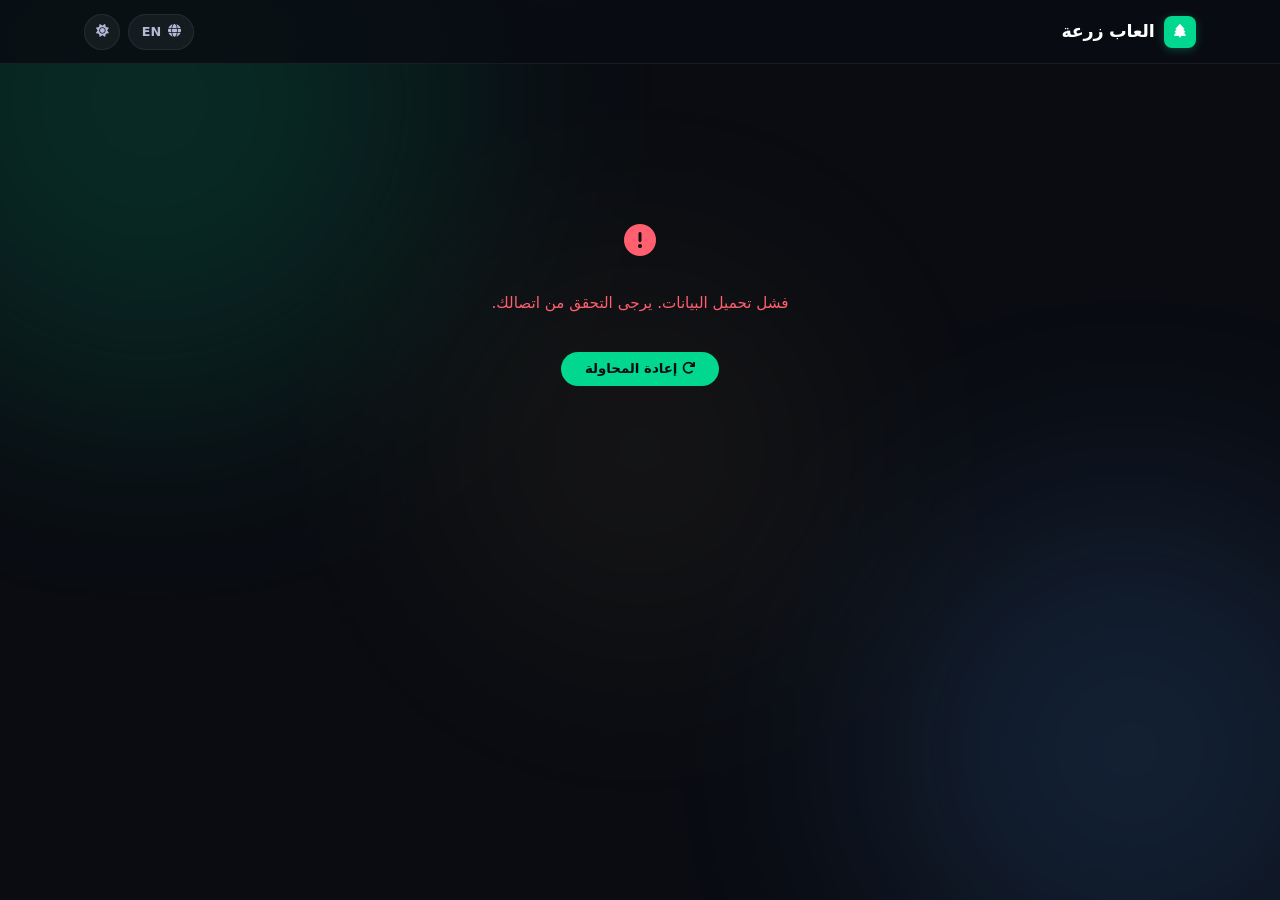
==== commit e3bde1fc: "Update index.html" ====
--- a/index.html
+++ b/index.html
@@ -68,7 +68,7 @@
     <div class="topbar-inner">
 
       <a href="#" class="brand">
-        <div class="brand-icon"><i class="fab fa-google-play"></i></div>
+        <div class="brand-icon"><i class="fa-solid fa-tree"></i></div>
         <span id="brandName"></span>
       </a>
 
--- a/styles.css
+++ b/styles.css
@@ -1,40 +1,85 @@
 /* ─── Reset & Tokens ─────────────────────────────────────── */
 *, *::before, *::after { margin: 0; padding: 0; box-sizing: border-box; }
 
-:root {
-  /* Light Mode Palette — clean paper white with teal accents */
-  --bg:          #f5f7fa;
-  --bg-card:     #ffffff;
-  --bg-card-2:   #f0f4f8;
-  --border:      rgba(0,0,0,0.08);
-  --border-glow: rgba(0,163,107,0.3);
-
-  --text:        #0f1923;
-  --text-2:      #4a5568;
-  --text-3:      #94a3b8;
-
-  --green:       #00a36b;
-  --green-dim:   rgba(0,163,107,0.1);
-  --blue:        #2563eb;
-  --yellow:      #d97706;
-  --red:         #dc2626;
-  --orange:      #ea580c;
-
+:root, [data-theme="dark"] {
+  /* Dark Mode Palette */
+  --bg:          #0a0c12;
+  --bg-card:     #111420;
+  --bg-card-2:   #161928;
+  --border:      rgba(255,255,255,0.07);
+  --border-hover:rgba(1,215,143,0.22);
+  --border-glow: rgba(1,215,143,0.25);
+
+  --text:        #ffffff;
+  --text-2:      #b3b9d6;
+  --text-3:      #7c83a7;
+
+  --green:       #01d78f;
+  --green-dim:   rgba(1,215,143,0.12);
+  --blue:        #4d9fff;
+  --blue-dim:    rgba(77,159,255,0.12);
+  --yellow:      #ffd566;
+  --yellow-dim:  rgba(255,213,102,0.12);
+  --red:         #ff5f6e;
+
+  /* Alphas */
+  --alpha-5:     rgba(255,255,255,0.05);
+  --alpha-10:    rgba(255,255,255,0.1);
+  --alpha-btn:   rgba(255,255,255,0.04);
+  
+  --overlay:     rgba(0,0,0,0.75);
+  --glass-bg:    rgba(10,12,18,0.85);
+
+  --shadow-card: 0 4px 24px rgba(0,0,0,0.4), 0 1px 0 rgba(255,255,255,0.04) inset;
+  --shadow-hover: 0 12px 48px rgba(0,0,0,0.55), 0 0 0 1px rgba(1,215,143,0.18);
+  --shadow-button: 0 6px 20px rgba(0,0,0,0.4);
+  
   --radius-sm:   8px;
   --radius-md:   14px;
   --radius-lg:   20px;
   --radius-xl:   28px;
 
-  --shadow-card: 0 1px 3px rgba(0,0,0,0.07), 0 4px 16px rgba(0,0,0,0.06), 0 0 0 1px rgba(0,0,0,0.04);
-  --shadow-hover: 0 8px 32px rgba(0,0,0,0.12), 0 0 0 1px rgba(0,163,107,0.2);
-
   --ease: cubic-bezier(0.4,0,0.2,1);
   --ease-spring: cubic-bezier(0.34,1.56,0.64,1);
 }
 
-/* ─── Fonts ──────────────────────────────────────────────── */
+[data-theme="light"] {
+  /* Light Mode Palette */
+  --bg:          #f7f9fa;
+  --bg-card:     #ffffff;
+  --bg-card-2:   #f0f2f5;
+  --border:      rgba(0,0,0,0.08);
+  --border-hover:rgba(0,186,124,0.3);
+  --border-glow: rgba(0,186,124,0.15);
+
+  --text:        #000000;
+  --text-2:      #3d4954;
+  --text-3:      #697885;
+
+  --green:       #00ba7c;
+  --green-dim:   rgba(0,186,124,0.12);
+  --blue:        #1d9bf0;
+  --blue-dim:    rgba(29,155,240,0.12);
+  --yellow:      #e5a900;
+  --yellow-dim:  rgba(229,169,0,0.12);
+  --red:         #f91880;
+
+  /* Alphas */
+  --alpha-5:     rgba(0,0,0,0.03);
+  --alpha-10:    rgba(0,0,0,0.06);
+  --alpha-btn:   rgba(0,0,0,0.04);
+  
+  --overlay:     rgba(0,0,0,0.4);
+  --glass-bg:    rgba(255,255,255,0.85);
+
+  --shadow-card: 0 4px 24px rgba(0,0,0,0.04), 0 1px 2px rgba(0,0,0,0.02);
+  --shadow-hover: 0 12px 32px rgba(0,0,0,0.08), 0 0 0 1px rgba(0,186,124,0.1);
+  --shadow-button: 0 6px 16px rgba(0,186,124,0.2);
+}
+
+/* ─── Fonts & Body ───────────────────────────────────────── */
 body {
-  font-family: 'Sora', system-ui, sans-serif;
+  font-family: 'Noto Sans Arabic', 'Noto Sans', system-ui, -apple-system, sans-serif;
   background: var(--bg);
   color: var(--text);
   line-height: 1.55;
@@ -42,6 +87,7 @@
   display: flex;
   flex-direction: column;
   overflow-x: hidden;
+  transition: background 0.3s var(--ease), color 0.3s var(--ease);
 }
 
 /* ─── Ambient Background ─────────────────────────────────── */
@@ -55,12 +101,14 @@
 .orb {
   position: absolute;
   border-radius: 50%;
-  filter: blur(130px);
-  opacity: 0.28;
-}
-.orb-1 { width: 600px; height: 600px; background: #a7f3d0; top: -200px; left: -150px; animation: drift1 20s ease-in-out infinite; }
-.orb-2 { width: 500px; height: 500px; background: #bfdbfe; bottom: -100px; right: -100px; animation: drift2 25s ease-in-out infinite; }
-.orb-3 { width: 400px; height: 400px; background: #fde68a; top: 50%; left: 50%; transform: translate(-50%,-50%); opacity: 0.18; animation: drift3 30s ease-in-out infinite; }
+  filter: blur(120px);
+  opacity: 0.15;
+  transition: background 0.5s var(--ease);
+}
+[data-theme="light"] .orb { opacity: 0.08; }
+.orb-1 { width: 600px; height: 600px; background: var(--green); top: -200px; left: -150px; animation: drift1 20s ease-in-out infinite; }
+.orb-2 { width: 500px; height: 500px; background: var(--blue); bottom: -100px; right: -100px; animation: drift2 25s ease-in-out infinite; }
+.orb-3 { width: 400px; height: 400px; background: var(--yellow); top: 50%; left: 50%; transform: translate(-50%,-50%); opacity: 0.05; animation: drift3 30s ease-in-out infinite; }
 
 @keyframes drift1 { 0%,100% { transform: translate(0,0); } 50% { transform: translate(60px,40px); } }
 @keyframes drift2 { 0%,100% { transform: translate(0,0); } 50% { transform: translate(-40px,-60px); } }
@@ -71,10 +119,11 @@
   position: sticky;
   top: 0;
   z-index: 100;
-  background: rgba(245,247,250,0.88);
+  background: var(--glass-bg);
   backdrop-filter: blur(20px) saturate(180%);
+  -webkit-backdrop-filter: blur(20px) saturate(180%);
   border-bottom: 1px solid var(--border);
-  box-shadow: 0 1px 0 rgba(0,0,0,0.04), 0 2px 12px rgba(0,0,0,0.04);
+  transition: background 0.3s var(--ease), border-color 0.3s var(--ease);
 }
 .topbar-inner {
   max-width: 1160px;
@@ -89,9 +138,11 @@
   align-items: center;
   gap: 0.6rem;
   font-weight: 700;
-  font-size: 1rem;
+  font-size: 1.1rem;
   letter-spacing: -0.3px;
+  text-decoration: none;
   color: var(--text);
+  transition: color 0.3s;
 }
 .brand-icon {
   width: 32px;
@@ -100,23 +151,35 @@
   border-radius: var(--radius-sm);
   display: grid;
   place-items: center;
-  color: #ffffff;
+  color: #fff; /* Always white for contrast inside green */
+  font-size: 0.85rem;
+  box-shadow: 0 2px 10px rgba(1,215,143,0.3);
+}
+.topbar-end { display: flex; align-items: center; gap: 1rem; }
+.topbar-controls { display: flex; align-items: center; gap: 0.5rem; }
+
+.ctrl-btn {
+  background: var(--alpha-5);
+  border: 1px solid var(--border);
+  color: var(--text-2);
+  height: 36px;
+  padding: 0 0.8rem;
+  border-radius: 2rem;
+  cursor: pointer;
+  display: flex;
+  align-items: center;
+  gap: 0.4rem;
+  font-family: inherit;
   font-size: 0.8rem;
-}
-.topbar-nav { display: flex; gap: 0.25rem; }
-.nav-link {
-  text-decoration: none;
-  color: var(--text-2);
-  font-size: 0.83rem;
-  font-weight: 500;
-  padding: 0.4rem 0.9rem;
-  border-radius: 2rem;
+  font-weight: 600;
   transition: all 0.2s var(--ease);
 }
-.nav-link:hover, .nav-link.active {
-  background: rgba(0,0,0,0.06);
+.ctrl-btn:hover {
+  background: var(--alpha-10);
   color: var(--text);
-}
+  transform: translateY(-1px);
+}
+.ctrl-btn#themeToggle { padding: 0; width: 36px; justify-content: center; }
 
 /* ─── Main Container ─────────────────────────────────────── */
 .portfolio {
@@ -126,11 +189,11 @@
   max-width: 1160px;
   width: 100%;
   margin: 0 auto;
-  padding: 3rem 1.5rem 2rem;
-}
-
-/* ─── Loading ────────────────────────────────────────────── */
-.loading-container {
+  padding: 1rem 1.5rem 2rem;
+}
+
+/* ─── Loading / Error ────────────────────────────────────── */
+.loading-container, .error-container {
   display: flex;
   flex-direction: column;
   align-items: center;
@@ -138,7 +201,9 @@
   gap: 1.25rem;
   min-height: 50vh;
   color: var(--text-2);
-  font-size: 0.9rem;
+  font-size: 0.95rem;
+  font-weight: 500;
+  text-align: center;
 }
 .loading-spinner {
   width: 36px; height: 36px;
@@ -148,13 +213,7 @@
   animation: spin 0.75s linear infinite;
 }
 @keyframes spin { to { transform: rotate(360deg); } }
-
-/* ─── Error ──────────────────────────────────────────────── */
-.error-container {
-  text-align: center;
-  padding: 3rem;
-  color: var(--red);
-}
+.error-container { color: var(--red); }
 
 /* ─── Developer Hero ─────────────────────────────────────── */
 .developer-section {
@@ -170,35 +229,43 @@
   align-items: start;
   box-shadow: var(--shadow-card);
   overflow: hidden;
+  transition: all 0.3s var(--ease);
 }
 .developer-section::before {
   content: '';
   position: absolute;
   top: 0; left: 0; right: 0;
-  height: 3px;
-  background: linear-gradient(90deg, #2563eb, #00a36b, #d97706, #dc2626);
+  height: 4px;
+  background: linear-gradient(90deg, var(--blue), var(--green), var(--yellow), var(--red));
 }
 
 /* Avatar */
-.dev-avatar-wrapper {
-  position: relative;
-  flex-shrink: 0;
+.dev-avatar-wrapper { position: relative; flex-shrink: 0; }
+.dev-avatar-wrapper::after {
+  content: '';
+  position: absolute;
+  inset: -15px;
+  background: radial-gradient(circle, var(--green-dim) 0%, transparent 60%);
+  z-index: -1;
+  border-radius: 50%;
 }
 .dev-avatar {
-  width: 88px; height: 88px;
+  width: 96px; height: 96px;
   border-radius: var(--radius-md);
   object-fit: cover;
   display: block;
   border: 2px solid var(--border);
+  background: var(--bg-card-2);
+  box-shadow: 0 8px 24px rgba(0,0,0,0.15);
 }
 .dev-avatar-fallback {
-  width: 88px; height: 88px;
+  width: 96px; height: 96px;
   border-radius: var(--radius-md);
   background: var(--bg-card-2);
   display: flex;
   align-items: center;
   justify-content: center;
-  font-size: 2rem;
+  font-size: 2.5rem;
   font-weight: 700;
   color: var(--green);
   border: 2px solid var(--border);
@@ -208,14 +275,15 @@
   bottom: -4px; right: -4px;
   background: var(--green);
   color: #fff;
-  width: 22px; height: 22px;
+  width: 26px; height: 26px;
   border-radius: 50%;
   display: flex;
   align-items: center;
   justify-content: center;
-  font-size: 0.6rem;
-  border: 2.5px solid var(--bg-card);
+  font-size: 0.75rem;
+  border: 3px solid var(--bg-card);
   font-weight: 700;
+  box-shadow: 0 2px 8px rgba(1,215,143,0.4);
 }
 
 /* Dev Info */
@@ -223,143 +291,112 @@
 .dev-row-1 {
   display: flex;
   align-items: center;
-  gap: 0.75rem;
+  gap: 0.85rem;
   margin-bottom: 0.5rem;
   flex-wrap: wrap;
 }
 .dev-name {
-  font-size: 1.75rem;
+  font-size: 1.85rem;
   font-weight: 800;
   letter-spacing: -0.8px;
   line-height: 1;
   color: var(--text);
 }
 .dev-title-tag {
-  font-family: 'JetBrains Mono', monospace;
-  font-size: 0.7rem;
-  font-weight: 500;
+  font-size: 0.75rem;
+  font-weight: 600;
   color: var(--green);
   background: var(--green-dim);
-  border: 1px solid rgba(0,163,107,0.2);
-  padding: 0.25rem 0.65rem;
+  border: 1px solid var(--border-glow);
+  padding: 0.25rem 0.75rem;
   border-radius: 2rem;
-  letter-spacing: 0;
 }
 .dev-badge {
-  background: rgba(37,99,235,0.08);
-  border: 1px solid rgba(37,99,235,0.18);
+  background: var(--blue-dim);
+  border: 1px solid rgba(77,159,255,0.2);
   color: var(--blue);
-  padding: 0.25rem 0.65rem;
+  padding: 0.25rem 0.75rem;
   border-radius: 2rem;
-  font-size: 0.7rem;
+  font-size: 0.75rem;
   font-weight: 600;
   display: flex;
   align-items: center;
-  gap: 0.3rem;
+  gap: 0.4rem;
 }
 
 .dev-row-2 {
   display: flex;
-  gap: 1.25rem;
+  gap: 1.5rem;
   flex-wrap: wrap;
-  margin-bottom: 0.85rem;
+  margin-bottom: 1rem;
 }
 .meta-item {
   display: flex;
   align-items: center;
-  gap: 0.35rem;
-  font-size: 0.8rem;
-  color: var(--text-2);
-}
-.meta-item i { font-size: 0.75rem; color: var(--text-3); }
+  gap: 0.4rem;
+  font-size: 0.85rem;
+  color: var(--text-2);
+  font-weight: 500;
+}
+.meta-item i { font-size: 0.8rem; color: var(--text-3); }
 
 .dev-bio {
-  font-size: 0.875rem;
-  color: var(--text-2);
-  line-height: 1.65;
-  margin-bottom: 1rem;
-  max-width: 520px;
-}
-
-.dev-skills { display: flex; flex-wrap: wrap; gap: 0.4rem; }
+  font-size: 0.9rem;
+  color: var(--text-2);
+  line-height: 1.7;
+  margin-bottom: 1.25rem;
+  max-width: 600px;
+}
+
+.dev-skills { display: flex; flex-wrap: wrap; gap: 0.5rem; }
 .skill-tag {
   background: var(--bg-card-2);
   border: 1px solid var(--border);
-  padding: 0.25rem 0.65rem;
-  border-radius: 2rem;
-  font-size: 0.7rem;
-  font-weight: 600;
-  color: var(--text-2);
-  font-family: 'JetBrains Mono', monospace;
-  transition: all 0.18s var(--ease);
+  padding: 0.35rem 0.9rem;
+  border-radius: 10px;
+  font-size: 0.75rem;
+  font-weight: 700;
+  color: var(--text);
+  box-shadow: 0 2px 8px rgba(0,0,0,0.1);
+  transition: all 0.2s var(--ease);
   cursor: default;
 }
-.skill-tag:hover {
-  background: var(--green-dim);
-  border-color: rgba(0,163,107,0.25);
-  color: var(--green);
-}
+
 
 /* Social */
 .dev-social {
   display: flex;
-  flex-direction: column;
-  gap: 0.5rem;
+  flex-direction: row;
+  flex-wrap: wrap;
+  gap: 0.6rem;
   flex-shrink: 0;
+  align-items: flex-start;
+  align-content: flex-start;
 }
 .social-link {
-  display: flex;
-  align-items: center;
-  gap: 0.5rem;
-  padding: 0.5rem 0.9rem;
+  width: 42px;
+  height: 42px;
+  display: flex;
+  align-items: center;
+  justify-content: center;
   background: var(--bg-card-2);
   border: 1px solid var(--border);
-  border-radius: var(--radius-md);
+  border-radius: 12px;
   text-decoration: none;
   color: var(--text-2);
-  font-size: 0.78rem;
-  font-weight: 500;
-  transition: all 0.18s var(--ease);
-  white-space: nowrap;
-  text-transform: capitalize;
-}
-.social-link i { width: 14px; text-align: center; font-size: 0.85rem; }
-.social-link:hover {
-  background: var(--green-dim);
-  border-color: rgba(0,163,107,0.25);
-  color: var(--green);
-  transform: translateX(-2px);
-}
-
-/* ─── Section Divider ────────────────────────────────────── */
-.section-divider {
-  display: flex;
-  align-items: center;
-  gap: 0.85rem;
-  margin-bottom: 1.75rem;
-  color: var(--text-3);
-  font-size: 0.68rem;
-  font-weight: 700;
-  text-transform: uppercase;
-  letter-spacing: 1.5px;
-  font-family: 'JetBrains Mono', monospace;
-}
-.section-divider::after {
-  content: '';
-  flex: 1;
-  height: 1px;
-  background: var(--border);
-}
-.section-divider .divider-icon {
-  width: 26px; height: 26px;
-  background: var(--green-dim);
-  border: 1px solid rgba(0,163,107,0.2);
-  border-radius: var(--radius-sm);
-  display: grid;
-  place-items: center;
-  color: var(--green);
-  font-size: 0.6rem;
-}
+  font-size: 1rem;
+  transition: all 0.2s var(--ease);
+  position: relative;
+}
+.social-link:hover { transform: translateY(-3px); }
+
+/* Per-platform brand colors */
+.social-link[title="telegram"]:hover  { background: #229ED9; border-color: #229ED9; color: #fff; box-shadow: 0 6px 16px rgba(34,158,217,0.4); }
+.social-link[title="playstore"]:hover { background: #01875f; border-color: #01875f; color: #fff; box-shadow: 0 6px 16px rgba(1,135,95,0.4); }
+.social-link[title="fiverr"]:hover    { background: #1dbf73; border-color: #1dbf73; color: #fff; box-shadow: 0 6px 16px rgba(29,191,115,0.4); }
+.social-link[title="khamsat"]:hover   { background: #f78f1e; border-color: #f78f1e; color: #fff; box-shadow: 0 6px 16px rgba(247,143,30,0.4); }
+
+
 
 /* ─── Projects Header ────────────────────────────────────── */
 .projects-header {
@@ -371,57 +408,56 @@
   flex-wrap: wrap;
 }
 .projects-title {
-  font-size: 1.35rem;
+  font-size: 1.5rem;
   font-weight: 800;
   letter-spacing: -0.5px;
   display: flex;
   align-items: center;
-  gap: 0.6rem;
+  gap: 0.75rem;
   color: var(--text);
 }
 .title-count {
-  font-size: 0.7rem;
+  font-size: 0.75rem;
   font-weight: 600;
   color: var(--text-3);
-  background: var(--bg-card-2);
-  border: 1px solid var(--border);
-  padding: 0.2rem 0.55rem;
+  background: var(--alpha-5);
+  border: 1px solid var(--border);
+  padding: 0.25rem 0.65rem;
   border-radius: 2rem;
-  font-family: 'JetBrains Mono', monospace;
 }
 
 .filter-buttons {
   display: flex;
-  gap: 0.3rem;
-  background: var(--bg-card-2);
-  border: 1px solid var(--border);
-  padding: 0.25rem;
+  gap: 0.35rem;
+  background: var(--alpha-btn);
+  border: 1px solid var(--border);
+  padding: 0.35rem;
   border-radius: 2rem;
 }
 .filter-btn {
-  padding: 0.4rem 1rem;
+  padding: 0.5rem 1.25rem;
   border: none;
   background: transparent;
   border-radius: 2rem;
-  font-size: 0.78rem;
+  font-size: 0.8rem;
   font-weight: 600;
-  font-family: 'Sora', sans-serif;
+  font-family: inherit;
   cursor: pointer;
   color: var(--text-3);
   transition: all 0.2s var(--ease);
 }
 .filter-btn.active {
   background: var(--green);
-  color: #ffffff;
-  box-shadow: 0 2px 10px rgba(0,163,107,0.28);
-}
-.filter-btn:hover:not(.active) { color: var(--text); }
+  color: #fff;
+  box-shadow: 0 2px 12px rgba(1,215,143,0.3);
+}
+.filter-btn:hover:not(.active) { color: var(--text); background: var(--alpha-5); }
 
 /* ─── Projects Grid ──────────────────────────────────────── */
 .projects-grid {
   display: grid;
   grid-template-columns: repeat(3, 1fr);
-  gap: 1.1rem;
+  gap: 1.5rem;
 }
 
 /* ─── Project Card ───────────────────────────────────────── */
@@ -429,16 +465,15 @@
   background: var(--bg-card);
   border: 1px solid var(--border);
   border-radius: var(--radius-lg);
-  padding: 1.4rem;
+  padding: 1.5rem;
   display: flex;
   flex-direction: column;
-  gap: 0.9rem;
-  transition: all 0.25s var(--ease);
+  gap: 1rem;
+  transition: all 0.3s var(--ease);
   position: relative;
   overflow: hidden;
   animation: fadeUp 0.5s var(--ease) both;
   box-shadow: var(--shadow-card);
-  cursor: default;
 }
 .project-card::after {
   content: '';
@@ -446,14 +481,14 @@
   inset: 0;
   border-radius: var(--radius-lg);
   opacity: 0;
-  transition: opacity 0.25s;
-  background: linear-gradient(135deg, rgba(0,163,107,0.04) 0%, transparent 60%);
+  transition: opacity 0.3s;
+  background: linear-gradient(135deg, var(--green-dim) 0%, transparent 60%);
   pointer-events: none;
 }
 .project-card.real:hover {
-  border-color: rgba(0,163,107,0.22);
+  border-color: var(--border-hover);
   box-shadow: var(--shadow-hover);
-  transform: translateY(-4px);
+  transform: translateY(-5px);
 }
 .project-card.real:hover::after { opacity: 1; }
 
@@ -471,69 +506,79 @@
 /* Pinned Card */
 .project-card.pinned {
   grid-column: span 2;
-  border-color: rgba(0,163,107,0.2);
-  background: linear-gradient(145deg, #f0faf6 0%, var(--bg-card) 60%);
+  border-color: var(--border-hover);
 }
 .project-card.pinned::before {
   content: '';
   position: absolute;
   top: 0; left: 0; right: 0;
-  height: 2px;
+  height: 3px;
   background: linear-gradient(90deg, var(--green), transparent);
   border-radius: var(--radius-lg) var(--radius-lg) 0 0;
 }
+.project-card.pinned::after { background: linear-gradient(135deg, var(--green-dim) 0%, transparent 40%); opacity: 0.3; }
 
 /* Trending Card */
 .project-card.trending {
-  border-color: rgba(217,119,6,0.2);
-  background: linear-gradient(145deg, #fffbeb 0%, var(--bg-card) 60%);
+  border-color: rgba(255,213,102,0.25);
 }
 .project-card.trending::before {
   content: '';
   position: absolute;
   top: 0; left: 0; right: 0;
-  height: 2px;
+  height: 3px;
   background: linear-gradient(90deg, var(--yellow), transparent);
   border-radius: var(--radius-lg) var(--radius-lg) 0 0;
 }
+.project-card.trending::after { background: linear-gradient(135deg, var(--yellow-dim) 0%, transparent 40%); opacity: 0.3; }
 
 /* Badges */
 .badges {
   position: absolute;
-  top: 1rem; right: 1rem;
-  display: flex;
-  gap: 0.35rem;
+  top: 1rem;
+  left: 1rem; /* Adjust logic based on dir=rtl below */
+  display: flex;
+  gap: 0.4rem;
   z-index: 2;
 }
+html[dir="rtl"] .badges { left: 1rem; right: auto; }
+html[dir="ltr"] .badges { right: 1rem; left: auto; }
+
 .badge {
-  padding: 0.2rem 0.6rem;
-  border-radius: 2rem;
-  font-size: 0.62rem;
+  display: flex;
+  align-items: center;
+  justify-content: center;
+  box-shadow: 0 4px 16px rgba(0,0,0,0.15);
   font-weight: 700;
   text-transform: uppercase;
-  letter-spacing: 0.5px;
-  font-family: 'JetBrains Mono', monospace;
-}
-.badge.pin {
-  background: var(--green-dim);
-  color: var(--green);
-  border: 1px solid rgba(0,163,107,0.25);
+  backdrop-filter: blur(8px);
+  -webkit-backdrop-filter: blur(8px);
 }
 .badge.trend {
-  background: rgba(217,119,6,0.1);
-  color: var(--yellow);
-  border: 1px solid rgba(217,119,6,0.25);
+  width: 32px; height: 32px;
+  border-radius: 10px;
+  font-size: 0.9rem;
+  background: rgba(255, 213, 102, 0.9); 
+  color: #000; 
+  border: 1px solid rgba(255, 213, 102, 0.4); 
+}
+.badge.pin { 
+  width: 32px; height: 32px;
+  border-radius: 10px;
+  font-size: 0.9rem;
+  background: rgba(1, 215, 143, 0.9); 
+  color: #fff; 
+  border: 1px solid rgba(1, 215, 143, 0.4); 
 }
 
 /* App Header */
 .app-header {
   display: flex;
   align-items: center;
-  gap: 0.9rem;
-  padding-top: 0.1rem;
+  gap: 1rem;
 }
 .app-icon-wrapper {
-  width: 54px; height: 54px;
+  width: 60px; height: 60px;
   border-radius: var(--radius-md);
   overflow: hidden;
   flex-shrink: 0;
@@ -542,17 +587,17 @@
   display: flex;
   align-items: center;
   justify-content: center;
-  box-shadow: 0 2px 8px rgba(0,0,0,0.08);
+  box-shadow: 0 4px 12px rgba(0,0,0,0.15);
 }
 .app-icon-img { width: 100%; height: 100%; object-fit: cover; }
-.app-icon-fallback { font-size: 1.4rem; color: var(--text-3); }
+.app-icon-fallback { font-size: 1.5rem; color: var(--text-3); }
 
 .app-info { flex: 1; min-width: 0; }
 .app-name {
-  font-weight: 700;
-  font-size: 1rem;
+  font-weight: 800;
+  font-size: 1.2rem;
   letter-spacing: -0.3px;
-  margin-bottom: 0.35rem;
+  margin-bottom: 0.4rem;
   white-space: nowrap;
   overflow: hidden;
   text-overflow: ellipsis;
@@ -561,7 +606,7 @@
 .app-meta {
   display: flex;
   align-items: center;
-  gap: 0.5rem;
+  gap: 0.6rem;
   font-size: 0.75rem;
   color: var(--text-3);
   flex-wrap: wrap;
@@ -569,113 +614,130 @@
 .rating {
   display: flex;
   align-items: center;
-  gap: 0.2rem;
+  gap: 0.25rem;
   font-weight: 700;
   color: var(--text);
-  font-size: 0.8rem;
-}
-.rating i { color: var(--yellow); font-size: 0.7rem; }
+  font-size: 0.85rem;
+}
+.rating i { color: var(--yellow); font-size: 0.75rem; }
 .installs {
-  background: var(--bg-card-2);
-  border: 1px solid var(--border);
-  padding: 0.1rem 0.5rem;
+  background: var(--alpha-5);
+  border: 1px solid var(--border);
+  padding: 0.15rem 0.55rem;
   border-radius: 2rem;
   font-size: 0.65rem;
   font-weight: 600;
-  font-family: 'JetBrains Mono', monospace;
   color: var(--text-2);
 }
 .play-badge-small {
   background: var(--green-dim);
   color: var(--green);
-  border: 1px solid rgba(0,163,107,0.2);
-  padding: 0.1rem 0.5rem;
+  border: 1px solid var(--border-glow);
+  padding: 0.15rem 0.55rem;
   border-radius: 2rem;
-  font-size: 0.62rem;
+  font-size: 0.65rem;
   font-weight: 700;
   display: flex;
   align-items: center;
-  gap: 0.2rem;
+  gap: 0.25rem;
 }
 
 .app-desc {
-  font-size: 0.83rem;
-  color: var(--text-2);
-  line-height: 1.6;
+  font-size: 0.9rem;
+  color: var(--text-2);
+  line-height: 1.65;
   flex: 1;
 }
 
 /* Tags */
-.tech-tags { display: flex; flex-wrap: wrap; gap: 0.3rem; }
+.tech-tags { display: flex; flex-wrap: wrap; gap: 0.4rem; }
 .tag {
-  background: var(--bg-card-2);
-  border: 1px solid var(--border);
-  font-size: 0.65rem;
-  padding: 0.2rem 0.55rem;
-  border-radius: 2rem;
-  color: var(--text-3);
-  font-weight: 600;
-  font-family: 'JetBrains Mono', monospace;
-  transition: all 0.15s;
-}
-.tag:hover {
   background: var(--green-dim);
-  border-color: rgba(0,163,107,0.2);
+  border: 1px solid var(--border-glow);
+  font-size: 0.7rem;
+  padding: 0.25rem 0.65rem;
+  border-radius: 8px;
   color: var(--green);
-}
+  font-weight: 700;
+  transition: all 0.2s;
+}
+
 
 /* Card Footer */
 .card-footer {
   display: flex;
   align-items: center;
   justify-content: space-between;
-  padding-top: 0.85rem;
+  padding-top: 1rem;
   border-top: 1px solid var(--border);
   margin-top: auto;
 }
 .year {
-  font-size: 0.72rem;
+  font-size: 0.75rem;
   color: var(--text-3);
   display: flex;
   align-items: center;
-  gap: 0.3rem;
-  font-family: 'JetBrains Mono', monospace;
+  gap: 0.4rem;
+  font-weight: 600;
 }
 
 /* Action Button */
 .action-button {
-  padding: 0.55rem 1.2rem;
-  border: none;
-  border-radius: 2rem;
-  font-size: 0.95rem;
+  padding: 0.4rem 0.4rem 0.4rem 1.25rem;
+  border: 1px solid transparent;
+  border-radius: 12px;
+  font-size: 0.85rem;
   font-weight: 700;
-  font-family: 'Sora', sans-serif;
+  font-family: inherit;
   cursor: pointer;
-  transition: all 0.2s var(--ease-spring);
-  display: flex;
-  align-items: center;
-  gap: 0.4rem;
-  color: #ffffff;
-  position: relative;
-  overflow: hidden;
-}
-.action-button::before {
-  content: '';
-  position: absolute;
-  inset: 0;
-  background: rgba(0,0,0,0.12);
-  opacity: 0;
-  transition: opacity 0.15s;
-}
-.action-button:hover::before { opacity: 1; }
-.action-button:hover { transform: translateY(-2px) scale(1.02); box-shadow: 0 6px 20px rgba(0,0,0,0.18); }
-.action-button:active { transform: translateY(0) scale(0.98); }
+  transition: all 0.25s var(--ease-spring);
+  display: flex;
+  align-items: center;
+  gap: 0.75rem;
+  background: var(--text);
+  color: var(--bg);
+  box-shadow: 0 4px 12px rgba(0,0,0,0.15);
+}
+html[dir="rtl"] .action-button { padding: 0.4rem 1.25rem 0.4rem 0.4rem; }
+[data-theme="light"] .action-button { 
+  background: var(--text); 
+  color: var(--bg-card); 
+}
+
+.action-button-icon {
+  width: 32px; height: 32px;
+  border-radius: 8px;
+  background: var(--bg-card);
+  color: var(--text);
+  display: flex;
+  align-items: center;
+  justify-content: center;
+  font-size: 0.85rem;
+  transition: all 0.25s var(--ease-spring);
+}
+[data-theme="light"] .action-button-icon {
+  background: var(--bg-card);
+  color: var(--text);
+}
+
+.action-button:hover {
+  transform: translateY(-3px);
+  box-shadow: 0 8px 24px rgba(0,0,0,0.25);
+  background: var(--green);
+  color: #fff;
+}
+.action-button:hover .action-button-icon {
+  background: #fff;
+  color: var(--green);
+  transform: scale(1.1) rotate(-15deg);
+}
+.action-button:active { transform: translateY(0); }
 
 /* ─── Placeholder Card ───────────────────────────────────── */
 .project-card.placeholder {
-  background: rgba(0,0,0,0.015);
-  border: 1.5px dashed rgba(0,0,0,0.1);
-  min-height: 200px;
+  background: var(--alpha-btn);
+  border: 1.5px dashed var(--border);
+  min-height: 220px;
   display: flex;
   align-items: center;
   justify-content: center;
@@ -686,23 +748,25 @@
   color: var(--text-3);
 }
 .placeholder-content i {
-  font-size: 2rem;
-  margin-bottom: 0.75rem;
+  font-size: 2.25rem;
+  margin-bottom: 0.85rem;
   display: block;
-  opacity: 0.25;
-}
-.placeholder-content p { font-weight: 600; font-size: 0.85rem; opacity: 0.5; }
-.placeholder-content small { font-size: 0.72rem; opacity: 0.35; }
+  opacity: 0.3;
+}
+.placeholder-content p { font-weight: 700; font-size: 0.9rem; opacity: 0.6; }
+.placeholder-content small { font-size: 0.75rem; opacity: 0.4; }
 
 /* ─── Footer ─────────────────────────────────────────────── */
 .footer {
   position: relative;
   z-index: 1;
   border-top: 1px solid var(--border);
-  background: rgba(245,247,250,0.92);
+  background: var(--glass-bg);
   backdrop-filter: blur(12px);
-  padding: 2rem 1.5rem;
-  margin-top: 2rem;
+  -webkit-backdrop-filter: blur(12px);
+  padding: 3rem 1.5rem;
+  margin-top: 3rem;
+  transition: background 0.3s var(--ease);
 }
 .footer-inner { max-width: 1160px; margin: 0 auto; }
 .footer-main {
@@ -710,62 +774,67 @@
   justify-content: space-between;
   align-items: flex-start;
   flex-wrap: wrap;
-  gap: 1.5rem;
-  padding-bottom: 1.5rem;
-  margin-bottom: 1.5rem;
+  gap: 2rem;
+  padding-bottom: 2rem;
+  margin-bottom: 2rem;
   border-bottom: 1px solid var(--border);
 }
-.footer-stats { display: flex; gap: 2rem; flex-wrap: wrap; align-items: center; }
+.footer-stats { display: flex; gap: 2.5rem; flex-wrap: wrap; align-items: center; }
 .stat-item {
   display: flex;
   align-items: center;
-  gap: 0.5rem;
-  font-size: 0.82rem;
-  color: var(--text-2);
-}
-.stat-item i { color: var(--green); font-size: 0.8rem; }
-.stat-value { font-weight: 700; color: var(--text); }
-
-.footer-links { display: flex; gap: 1.25rem; flex-wrap: wrap; align-items: center; }
+  gap: 0.6rem;
+  font-size: 0.85rem;
+  color: var(--text-2);
+  font-weight: 500;
+}
+.stat-item i { color: var(--green); font-size: 0.9rem; }
+.stat-value { font-weight: 800; color: var(--text); font-size: 1rem; }
+
+.footer-links { display: flex; gap: 1.5rem; flex-wrap: wrap; align-items: center; }
 .footer-links a {
   text-decoration: none;
   color: var(--text-3);
+  font-size: 0.85rem;
+  font-weight: 500;
+  transition: color 0.2s var(--ease);
+}
+.footer-links a:hover { color: var(--green); }
+
+.footer-bottom {
+  display: flex;
+  justify-content: space-between;
+  align-items: center;
+  flex-wrap: wrap;
+  gap: 1rem;
   font-size: 0.8rem;
-  transition: color 0.15s;
-}
-.footer-links a:hover { color: var(--green); }
-
-.footer-bottom {
-  display: flex;
-  justify-content: space-between;
-  align-items: center;
-  flex-wrap: wrap;
-  gap: 0.75rem;
-  font-size: 0.75rem;
   color: var(--text-3);
-  font-family: 'JetBrains Mono', monospace;
 }
 .footer-brand {
   display: flex;
   align-items: center;
-  gap: 0.5rem;
-  font-weight: 600;
-  color: var(--text-2);
-}
-.footer-brand .brand-icon { width: 22px; height: 22px; font-size: 0.6rem; border-radius: 5px; }
+  gap: 0.6rem;
+  font-weight: 700;
+  color: var(--text-2);
+}
+.footer-brand .brand-icon { 
+  width: 24px; height: 24px; font-size: 0.65rem; border-radius: 6px; 
+  color: #fff; background: var(--green); display: grid; place-items: center; 
+}
 
 /* ─── Modal ──────────────────────────────────────────────── */
 .modal-overlay {
   display: none;
   position: fixed;
   inset: 0;
-  background: rgba(15,25,35,0.4);
+  background: var(--overlay);
   backdrop-filter: blur(8px);
+  -webkit-backdrop-filter: blur(8px);
   z-index: 1000;
   align-items: center;
   justify-content: center;
   padding: 1.5rem;
-  animation: fadeIn 0.2s var(--ease);
+  animation: fadeIn 0.25s var(--ease);
 }
 .modal-overlay.open { display: flex; }
 @keyframes fadeIn { from { opacity: 0; } to { opacity: 1; } }
@@ -774,76 +843,65 @@
   background: var(--bg-card);
   border: 1px solid var(--border);
   border-radius: var(--radius-xl);
-  padding: 2rem;
-  max-width: 480px;
+  padding: 2.5rem;
+  max-width: 520px;
   width: 100%;
   position: relative;
-  animation: modalIn 0.25s var(--ease-spring);
-  box-shadow: 0 24px 80px rgba(0,0,0,0.18), 0 0 0 1px rgba(0,0,0,0.06);
-}
-@keyframes modalIn { from { opacity: 0; transform: scale(0.94) translateY(20px); } to { opacity: 1; transform: scale(1) translateY(0); } }
+  animation: modalIn 0.3s var(--ease-spring);
+  box-shadow: 0 24px 80px rgba(0,0,0,0.6);
+}
+[data-theme="light"] .modal { box-shadow: 0 24px 80px rgba(0,0,0,0.15); }
+@keyframes modalIn { from { opacity: 0; transform: scale(0.92) translateY(24px); } to { opacity: 1; transform: scale(1) translateY(0); } }
 
 .modal-close {
   position: absolute;
-  top: 1rem; right: 1rem;
-  background: var(--bg-card-2);
-  border: 1px solid var(--border);
-  color: var(--text-2);
-  width: 32px; height: 32px;
+  top: 1.25rem; right: 1.25rem;
+  background: var(--alpha-5);
+  border: 1px solid var(--border);
+  color: var(--text-2);
+  width: 36px; height: 36px;
   border-radius: 50%;
   cursor: pointer;
-  font-size: 0.85rem;
+  font-size: 0.9rem;
   display: grid;
   place-items: center;
-  transition: all 0.15s;
-}
-.modal-close:hover { background: rgba(0,0,0,0.08); color: var(--text); }
-
-.modal-body h2 { font-size: 1.2rem; font-weight: 800; margin-bottom: 0.75rem; letter-spacing: -0.3px; color: var(--text); }
+  transition: all 0.2s var(--ease);
+}
+html[dir="rtl"] .modal-close { right: auto; left: 1.25rem; }
+html[dir="ltr"] .modal-close { left: auto; right: 1.25rem; }
+
+.modal-close:hover { background: var(--alpha-10); color: var(--text); transform: scale(1.05); }
+
+.modal-body h2 { font-size: 1.35rem; font-weight: 800; margin-bottom: 1rem; letter-spacing: -0.3px; color: var(--text); }
 .modal-body p {
-  font-size: 0.85rem;
-  color: var(--text-2);
-  line-height: 1.7;
+  font-size: 0.95rem;
+  color: var(--text-2);
+  line-height: 1.75;
   white-space: pre-line;
 }
 
 /* ─── Responsive ─────────────────────────────────────────── */
 @media (max-width: 1024px) {
   .projects-grid { grid-template-columns: repeat(2, 1fr); }
-}
-
+  .developer-section { grid-template-columns: 1fr; text-align: center; justify-items: center; gap: 1.5rem; padding: 2rem; }
+  .dev-row-1, .dev-row-2, .dev-skills { justify-content: center; }
+  .dev-social { flex-direction: row; flex-wrap: wrap; justify-content: center; width: 100%; border-top: 1px solid var(--border); padding-top: 1.5rem; }
+}
 @media (max-width: 768px) {
-  .portfolio { padding: 1.75rem 1rem 1.5rem; }
-  .developer-section {
-    grid-template-columns: auto 1fr;
-    grid-template-rows: auto auto;
-    padding: 1.75rem;
-    gap: 1.25rem;
-  }
-  .dev-social {
-    grid-column: 1 / -1;
-    flex-direction: row;
-    flex-wrap: wrap;
-  }
   .projects-grid { grid-template-columns: 1fr; }
-  .project-card.pinned { grid-column: span 1; }
-  .projects-header { flex-direction: column; align-items: flex-start; }
-  .footer-main { flex-direction: column; }
-}
-
-@media (max-width: 540px) {
-  .portfolio { padding: 1.25rem 0.75rem; }
-  .developer-section {
-    grid-template-columns: 1fr;
-    text-align: center;
-    padding: 1.5rem;
-  }
-  .dev-avatar-wrapper { justify-self: center; }
-  .dev-row-1 { justify-content: center; }
-  .dev-row-2 { justify-content: center; }
-  .dev-skills { justify-content: center; }
-  .dev-social { justify-content: center; }
-  .dev-bio { margin: 0 auto 1rem; }
-  .topbar-nav { display: none; }
-  .dev-name { font-size: 1.45rem; }
-}
+  .project-card.pinned { grid-column: auto; }
+  .filter-buttons { width: 100%; display: flex; overflow-x: auto; padding-bottom: 0.5rem; }
+  .filter-btn { flex: 1; white-space: nowrap; text-align: center; }
+  .footer-main, .footer-bottom { flex-direction: column; text-align: center; align-items: center; gap: 1.5rem; }
+  .footer-stats, .footer-links { justify-content: center; }
+}
+@media (max-width: 480px) {
+  .topbar-inner { padding: 0.85rem 1rem; }
+  .brand { font-size: 1rem; }
+  .ctrl-btn { height: 32px; font-size: 0.75rem; padding: 0 0.6rem; }
+  .ctrl-btn#themeToggle { width: 32px; }
+  .dev-avatar, .dev-avatar-fallback { width: 80px; height: 80px; }
+  .dev-name { font-size: 1.5rem; }
+  .portfolio { padding: 2rem 1rem 1rem; }
+  .modal { padding: 1.5rem; margin: 1rem; }
+}
